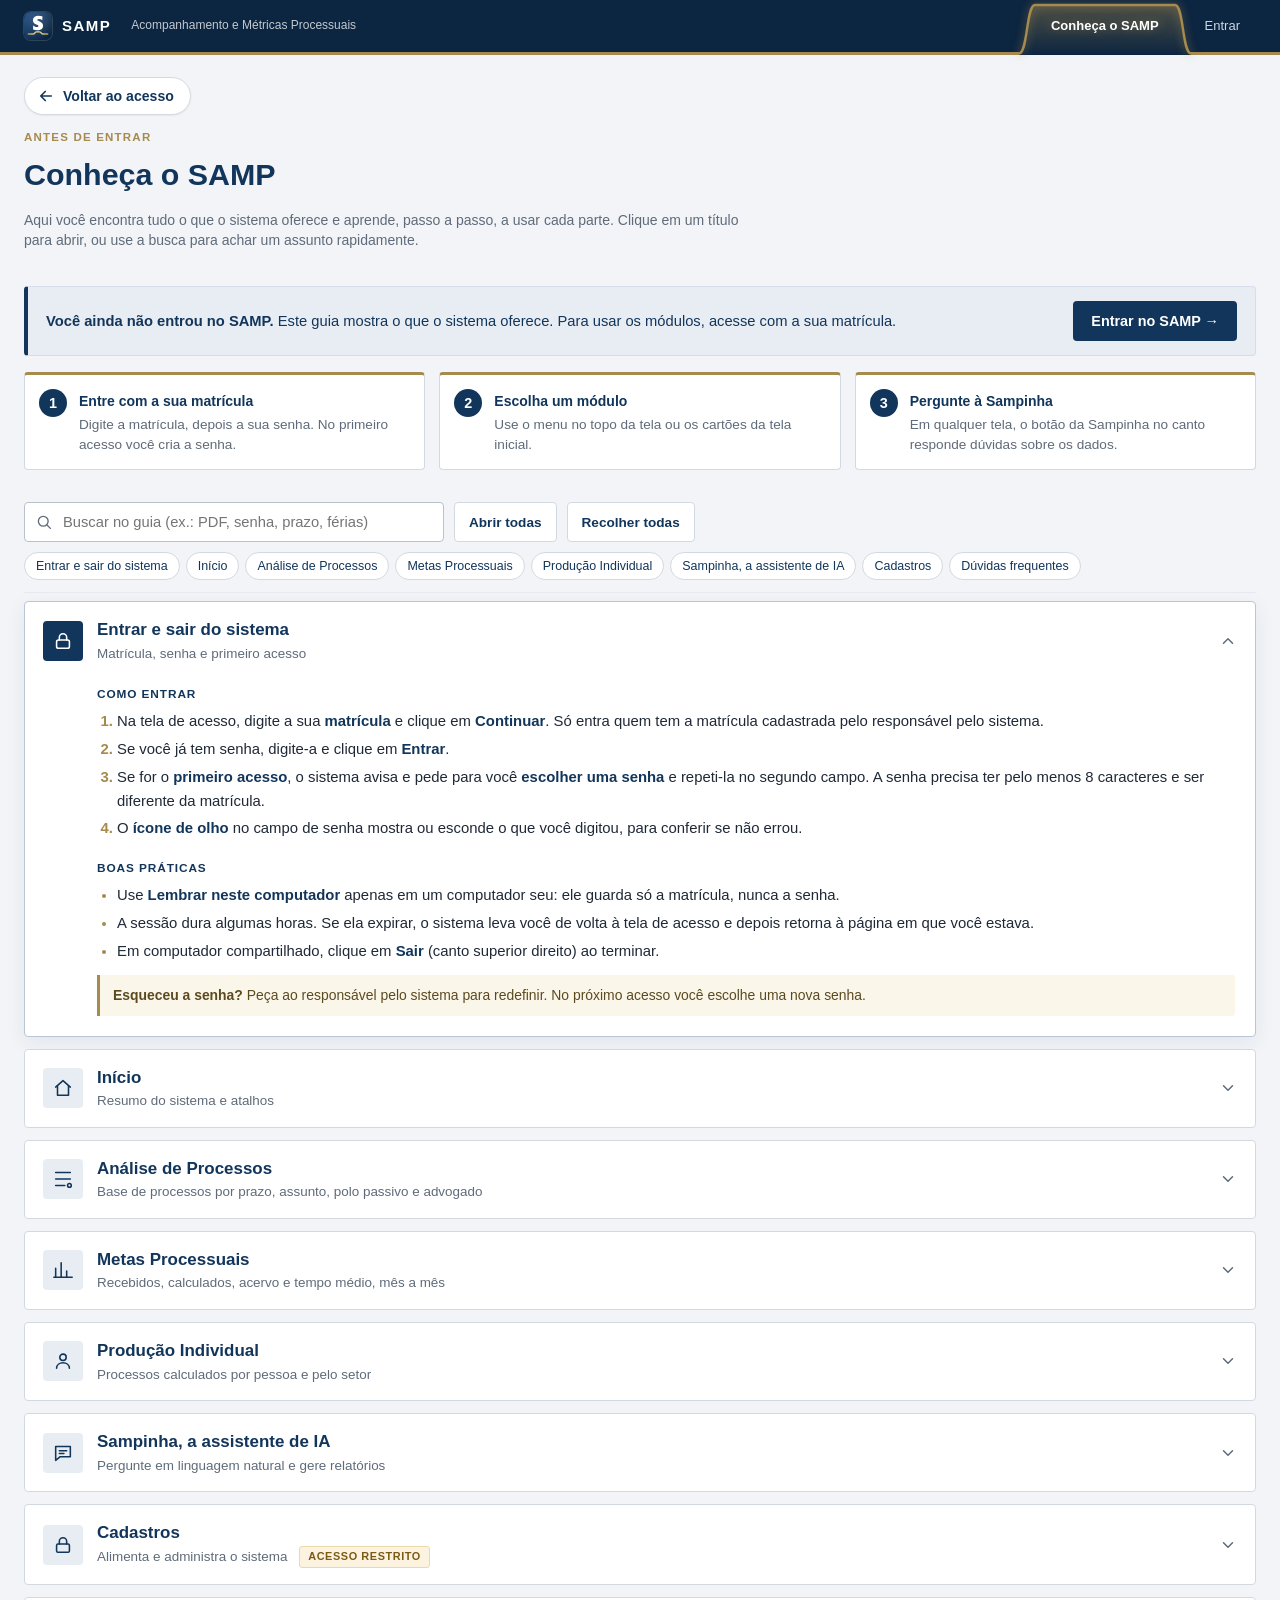
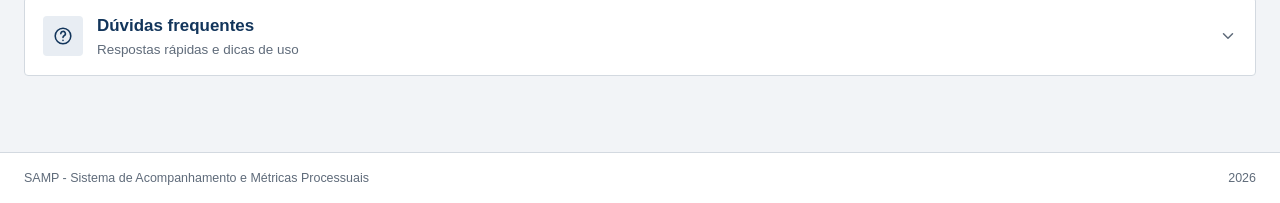
==== ajuda.html @ df09888e "Guia: botão de voltar" ====
<!DOCTYPE html>
<html lang="pt-BR">
<head>
<meta charset="UTF-8">
<meta name="viewport" content="width=device-width, initial-scale=1.0">
<meta name="theme-color" content="#0c2540">
<link rel="icon" href="favicon.ico" sizes="48x48">
<link rel="icon" href="icon.svg" type="image/svg+xml" sizes="any">
<link rel="icon" type="image/png" sizes="32x32" href="icon-32.png">
<link rel="icon" type="image/png" sizes="192x192" href="icon-192.png">
<link rel="apple-touch-icon" href="apple-touch-icon.png">
<link rel="manifest" href="manifest.webmanifest">
<meta name="application-name" content="SAMP">
<meta name="apple-mobile-web-app-title" content="SAMP">
<meta name="apple-mobile-web-app-capable" content="yes">
<meta name="mobile-web-app-capable" content="yes">
<title>SAMP - O que tem no SAMP?</title>
<script src="config.js?v=20261003a"></script>
<link rel="stylesheet" href="theme.css?v=20261003a">
<style>
  .hero { padding: 36px 0 18px; }
  .hero .eyebrow { font-size: .72rem; letter-spacing: 1.2px; text-transform: uppercase; color: var(--gold); font-weight: 700; }
  .hero h1 { font-size: 1.9rem; color: var(--navy); font-weight: 600; margin: 6px 0 8px; }
  .hero p { color: var(--muted); max-width: 720px; }
  .hero .eyebrow, .hero h1, .hero p { animation: th-sobe .6s both; }
  .hero h1 { animation-delay: .08s; } .hero p { animation-delay: .16s; }

  /* barra de ferramentas: busca, atalhos e expandir/recolher */
  .gd-barra { position: sticky; top: 0; z-index: 5; background: var(--bg); padding: 10px 0 12px; margin-bottom: 8px; border-bottom: 1px solid var(--line-soft); }
  .gd-linha { display: flex; flex-wrap: wrap; gap: 10px; align-items: center; }
  .gd-busca { position: relative; flex: 1 1 260px; max-width: 420px; }
  .gd-busca input { width: 100%; height: 40px; padding: 0 12px 0 38px; border: 1px solid #b9c2cc; border-radius: var(--radius); background: #fff; font-size: .92rem; }
  .gd-busca input:focus { outline: none; border-color: var(--navy); box-shadow: 0 0 0 3px rgba(18,53,91,.14); }
  .gd-busca svg { position: absolute; left: 11px; top: 11px; width: 18px; height: 18px; stroke: var(--muted); fill: none; stroke-width: 1.8; stroke-linecap: round; pointer-events: none; }
  .gd-btn { height: 40px; padding: 0 14px; background: #fff; border: 1px solid var(--line); border-radius: var(--radius); color: var(--navy); font-size: .85rem; font-weight: 600; cursor: pointer; }
  .gd-btn:hover { border-color: var(--navy); }
  .gd-atalhos { display: flex; flex-wrap: wrap; gap: 6px; margin-top: 10px; }
  .gd-atalhos a { font-size: .78rem; padding: 4px 11px; border-radius: 999px; background: #fff; border: 1px solid var(--line); color: var(--navy); text-decoration: none; transition: background .2s, color .2s, border-color .2s; }
  .gd-atalhos a:hover { background: var(--navy); color: #fff; border-color: var(--navy); }

  /* comece por aqui */
  .gd-comece { display: grid; grid-template-columns: repeat(auto-fit, minmax(230px, 1fr)); gap: 14px; margin: 16px 0 22px; counter-reset: passo; }
  .gd-passo { position: relative; background: #fff; border: 1px solid var(--line); border-top: 3px solid var(--gold); border-radius: var(--radius); padding: 16px 16px 14px 54px; animation: th-sobe .55s both; }
  .gd-passo::before { counter-increment: passo; content: counter(passo); position: absolute; left: 14px; top: 14px; width: 28px; height: 28px; border-radius: 50%; background: var(--navy); color: #fff; display: grid; place-items: center; font-weight: 700; font-size: .9rem; }
  .gd-passo b { display: block; color: var(--navy); margin-bottom: 2px; }
  .gd-passo span { font-size: .85rem; color: var(--muted); }
  .gd-passo:nth-child(2) { animation-delay: .08s; } .gd-passo:nth-child(3) { animation-delay: .16s; }

  /* seções */
  .gd-sec { background: #fff; border: 1px solid var(--line); border-radius: var(--radius); margin-bottom: 12px; scroll-margin-top: 130px; animation: th-sobe .5s both; transition: border-color .2s, box-shadow .2s; }
  .gd-sec[open] { border-color: #b9c6d6; box-shadow: 0 6px 20px rgba(18,53,91,.07); }
  .gd-sec > summary { list-style: none; cursor: pointer; display: flex; align-items: center; gap: 14px; padding: 16px 18px; }
  .gd-sec > summary::-webkit-details-marker { display: none; }
  .gd-sec > summary:focus-visible { outline: 3px solid rgba(18,53,91,.25); outline-offset: -3px; }
  .gd-ico { flex: none; width: 40px; height: 40px; border-radius: var(--radius); background: var(--navy-soft); color: var(--navy); display: grid; place-items: center; transition: background .25s, color .25s; }
  .gd-sec[open] .gd-ico, .gd-sec > summary:hover .gd-ico { background: var(--navy); color: #fff; }
  .gd-ico svg { width: 22px; height: 22px; stroke: currentColor; fill: none; stroke-width: 1.7; stroke-linecap: round; stroke-linejoin: round; }
  .gd-tit { flex: 1; min-width: 0; }
  .gd-tit b { display: block; color: var(--navy); font-size: 1.06rem; font-weight: 600; }
  .gd-tit small { color: var(--muted); font-size: .84rem; }
  .gd-seta { flex: none; width: 18px; height: 18px; stroke: var(--muted); fill: none; stroke-width: 2; stroke-linecap: round; stroke-linejoin: round; transition: transform .25s; }
  .gd-sec[open] .gd-seta { transform: rotate(180deg); }
  .gd-corpo { padding: 2px 20px 20px 72px; color: var(--ink); font-size: .93rem; line-height: 1.6; }
  .gd-corpo h4 { color: var(--navy); font-size: .74rem; letter-spacing: .9px; text-transform: uppercase; margin: 18px 0 6px; }
  .gd-corpo h4:first-child { margin-top: 4px; }
  .gd-corpo p { margin: 0 0 8px; }
  .gd-corpo ul, .gd-corpo ol { margin: 4px 0 8px; padding-left: 20px; display: grid; gap: 4px; }
  .gd-corpo li::marker { color: var(--gold); font-weight: 700; }
  .gd-corpo em { font-style: normal; font-weight: 600; color: var(--navy); }
  .gd-dica { margin: 12px 0 0; padding: 9px 13px; border-left: 3px solid var(--gold); background: #fbf6ea; border-radius: 0 3px 3px 0; font-size: .87rem; color: #5b4a1f; }
  .gd-dica b { color: #5b4a1f; }
  .gd-aviso { margin: 12px 0 0; padding: 9px 13px; border-left: 3px solid var(--navy); background: var(--navy-soft); border-radius: 0 3px 3px 0; font-size: .87rem; color: var(--navy); }
  .gd-tag { display: inline-block; font-size: .68rem; letter-spacing: .6px; text-transform: uppercase; font-weight: 700; padding: 2px 8px; border-radius: 3px; background: #fbf3e0; color: #7a5a14; border: 1px solid #ecd9a8; vertical-align: middle; margin-left: 8px; }
  .gd-grade { display: grid; grid-template-columns: repeat(auto-fit, minmax(220px, 1fr)); gap: 10px; margin: 6px 0 8px; }
  .gd-item { border: 1px solid var(--line-soft); border-radius: var(--radius); padding: 10px 12px; background: #fbfcfd; }
  .gd-item b { display: block; color: var(--navy); font-size: .9rem; margin-bottom: 2px; }
  .gd-item span { font-size: .85rem; color: var(--muted); }
  .gd-sem { display: none; text-align: center; color: var(--muted); padding: 30px 10px; }
  .gd-sem.on { display: block; }
  .gd-sec.some { display: none; }
  mark { background: #fbe9b0; color: inherit; border-radius: 2px; padding: 0 1px; }
  .gd-link { display: inline-flex; align-items: center; gap: 6px; margin-top: 12px; color: var(--navy); font-weight: 600; font-size: .88rem; text-decoration: none; }
  .gd-link:hover { text-decoration: underline; }
  .gd-voltar { display: inline-flex; align-items: center; gap: 8px; margin-top: 22px; height: 38px; padding: 0 16px 0 12px; background: #fff; border: 1px solid var(--line); border-radius: 999px; color: var(--navy); font-size: .88rem; font-weight: 600; text-decoration: none; box-shadow: var(--shadow-sm); animation: th-sobe .5s both; transition: border-color .2s, background .2s, color .2s, transform .15s; }
  .gd-voltar svg { width: 18px; height: 18px; stroke: currentColor; fill: none; stroke-width: 2.2; stroke-linecap: round; stroke-linejoin: round; transition: transform .25s; }
  .gd-voltar:hover { background: var(--navy); border-color: var(--navy); color: #fff; }
  .gd-voltar:hover svg { transform: translateX(-4px); }
  .gd-voltar:active { transform: scale(.97); }
  .gd-voltar:focus-visible { outline: 3px solid rgba(18,53,91,.3); outline-offset: 2px; }
  .gd-voltar + .hero { padding-top: 14px; }
  @media print { .gd-voltar { display: none !important; } }
  /* modo público (antes de entrar): sem links para os módulos, que exigem login */
  .gd-publico { display: flex; flex-wrap: wrap; align-items: center; justify-content: space-between; gap: 12px; margin: 4px 0 8px; padding: 14px 18px; background: var(--navy-soft); border: 1px solid #d5deea; border-left: 4px solid var(--navy); border-radius: var(--radius); color: var(--navy); font-size: .92rem; animation: th-sobe .5s .1s both; }
  .gd-publico[hidden] { display: none; }
  .gd-entrar { display: inline-flex; align-items: center; height: 40px; padding: 0 18px; background: var(--navy); color: #fff; border-radius: var(--radius); text-decoration: none; font-weight: 600; font-size: .9rem; transition: background .2s, transform .1s; }
  .gd-entrar:hover { background: var(--navy-dark); } .gd-entrar:active { transform: scale(.98); }
  body.publico .gd-link { display: none; }
  @media (max-width: 720px) {
    .gd-corpo { padding: 2px 16px 18px 16px; }
    .gd-sec > summary { padding: 14px; gap: 12px; }
    .gd-barra { position: static; }
  }
  @media print { .gd-barra, .gd-link { display: none !important; } .gd-sec { break-inside: avoid; } .gd-sec:not([open]) .gd-corpo { display: block; } }
</style>
</head>
<body data-page="ajuda">
<script src="layout.js?v=20261003a"></script>
<main class="page">
  <a class="gd-voltar" id="voltar" href="index.html"><svg viewBox="0 0 24 24" aria-hidden="true"><path d="M19 12H5M11 6l-6 6 6 6"/></svg><span id="voltarTxt">Voltar ao início</span></a>
  <section class="hero">
    <div class="eyebrow" id="gEyebrow">Guia do sistema</div>
    <h1 id="gTitulo">O que tem no SAMP?</h1>
    <p>Aqui você encontra tudo o que o sistema oferece e aprende, passo a passo, a usar cada parte. Clique em um título para abrir, ou use a busca para achar um assunto rapidamente.</p>
  </section>

  <div class="gd-publico" id="avisoPublico" hidden>
    <div><b>Você ainda não entrou no SAMP.</b> Este guia mostra o que o sistema oferece. Para usar os módulos, acesse com a sua matrícula.</div>
    <a class="gd-entrar" href="entrar.html">Entrar no SAMP &rarr;</a>
  </div>

  <div class="gd-comece" aria-label="Comece por aqui">
    <div class="gd-passo"><b>Entre com a sua matrícula</b><span>Digite a matrícula, depois a sua senha. No primeiro acesso você cria a senha.</span></div>
    <div class="gd-passo"><b>Escolha um módulo</b><span>Use o menu no topo da tela ou os cartões da tela inicial.</span></div>
    <div class="gd-passo"><b>Pergunte à Sampinha</b><span>Em qualquer tela, o botão da Sampinha no canto responde dúvidas sobre os dados.</span></div>
  </div>

  <div class="gd-barra">
    <div class="gd-linha">
      <label class="gd-busca"><svg viewBox="0 0 24 24" aria-hidden="true"><circle cx="11" cy="11" r="6.5"/><path d="M16 16l4.5 4.5"/></svg><input type="search" id="busca" placeholder="Buscar no guia (ex.: PDF, senha, prazo, férias)" aria-label="Buscar no guia" autocomplete="off"></label>
      <button type="button" class="gd-btn" id="abrirTodas">Abrir todas</button>
      <button type="button" class="gd-btn" id="fecharTodas">Recolher todas</button>
    </div>
    <nav class="gd-atalhos" aria-label="Ir para" id="atalhos"></nav>
  </div>

  <div id="secoes">

    <!-- 1 -->
    <details class="gd-sec" id="entrar" open>
      <summary>
        <span class="gd-ico"><svg viewBox="0 0 24 24"><rect x="5" y="11" width="14" height="9" rx="2"/><path d="M8 11V8a4 4 0 0 1 8 0v3"/></svg></span>
        <span class="gd-tit"><b>Entrar e sair do sistema</b><small>Matrícula, senha e primeiro acesso</small></span>
        <svg class="gd-seta" viewBox="0 0 24 24" aria-hidden="true"><path d="M6 9l6 6 6-6"/></svg>
      </summary>
      <div class="gd-corpo">
        <h4>Como entrar</h4>
        <ol>
          <li>Na tela de acesso, digite a sua <em>matrícula</em> e clique em <em>Continuar</em>. Só entra quem tem a matrícula cadastrada pelo responsável pelo sistema.</li>
          <li>Se você já tem senha, digite-a e clique em <em>Entrar</em>.</li>
          <li>Se for o <em>primeiro acesso</em>, o sistema avisa e pede para você <em>escolher uma senha</em> e repeti-la no segundo campo. A senha precisa ter pelo menos 8 caracteres e ser diferente da matrícula.</li>
          <li>O <em>ícone de olho</em> no campo de senha mostra ou esconde o que você digitou, para conferir se não errou.</li>
        </ol>
        <h4>Boas práticas</h4>
        <ul>
          <li>Use <em>Lembrar neste computador</em> apenas em um computador seu: ele guarda só a matrícula, nunca a senha.</li>
          <li>A sessão dura algumas horas. Se ela expirar, o sistema leva você de volta à tela de acesso e depois retorna à página em que você estava.</li>
          <li>Em computador compartilhado, clique em <em>Sair</em> (canto superior direito) ao terminar.</li>
        </ul>
        <div class="gd-dica"><b>Esqueceu a senha?</b> Peça ao responsável pelo sistema para redefinir. No próximo acesso você escolhe uma nova senha.</div>
      </div>
    </details>

    <!-- 2 -->
    <details class="gd-sec" id="inicio">
      <summary>
        <span class="gd-ico"><svg viewBox="0 0 24 24"><path d="M4 11l8-7 8 7"/><path d="M6 10v10h12V10"/></svg></span>
        <span class="gd-tit"><b>Início</b><small>Resumo do sistema e atalhos</small></span>
        <svg class="gd-seta" viewBox="0 0 24 24" aria-hidden="true"><path d="M6 9l6 6 6-6"/></svg>
      </summary>
      <div class="gd-corpo">
        <h4>O que você vê</h4>
        <ul>
          <li>Uma saudação com o seu nome e três números de destaque: quantos <em>processos</em> há na base, quando ela foi <em>atualizada pela última vez</em> e o <em>período das metas</em> que está cadastrado.</li>
          <li>Cartões que levam a cada módulo: Análise de Processos, Metas Processuais, Produção Individual e Cadastros.</li>
        </ul>
        <h4>Como usar</h4>
        <p>Clique no cartão do módulo que deseja. Para voltar, use <em>Início</em> no menu superior (ou clique em SAMP, no canto esquerdo).</p>
      </div>
    </details>

    <!-- 3 -->
    <details class="gd-sec" id="analise">
      <summary>
        <span class="gd-ico"><svg viewBox="0 0 24 24"><path d="M4 5h16M4 12h16M4 19h10"/><circle cx="19" cy="19" r="2"/></svg></span>
        <span class="gd-tit"><b>Análise de Processos</b><small>Base de processos por prazo, assunto, polo passivo e advogado</small></span>
        <svg class="gd-seta" viewBox="0 0 24 24" aria-hidden="true"><path d="M6 9l6 6 6-6"/></svg>
      </summary>
      <div class="gd-corpo">
        <p>Mostra os processos que estão na base atual, organizados de várias formas. Os dados vêm da planilha importada no módulo Cadastros.</p>
        <h4>Indicadores no topo</h4>
        <div class="gd-grade">
          <div class="gd-item"><b>Base atual</b><span>Quantos processos e quantos assuntos diferentes existem.</span></div>
          <div class="gd-item"><b>Situação por prazo</b><span>Divide os processos em <em>No prazo</em>, <em>Atenção</em> e <em>Atrasados</em>, pelos dias na tarefa. Os limites em dias são definidos no Cadastros.</span></div>
          <div class="gd-item"><b>Atualização</b><span>Data e hora da última importação da base.</span></div>
        </div>
        <h4>As abas</h4>
        <div class="gd-grade">
          <div class="gd-item"><b>Assuntos</b><span>Lista os assuntos com a quantidade de processos de cada um, separados por vara.</span></div>
          <div class="gd-item"><b>Polo Passivo</b><span>Mesma lógica, agrupando pelo polo passivo (a parte contra a qual o processo corre).</span></div>
          <div class="gd-item"><b>Advogado Polo Ativo</b><span>Agrupa pelos advogados do polo ativo. Útil para ver quem concentra mais processos.</span></div>
          <div class="gd-item"><b>Análises</b><span>Gráficos e rankings (por exemplo, a distribuição por assunto) e o botão <em>Imprimir Relatório</em>.</span></div>
          <div class="gd-item"><b>Tendência</b><span>Mostra, por assunto, se o acervo está envelhecendo ou se está chegando muita coisa nova. Veja a explicação abaixo.</span></div>
        </div>
        <h4>Como usar, passo a passo</h4>
        <ol>
          <li>Olhe os indicadores do topo para ter a visão geral dos prazos.</li>
          <li>Escolha a aba que responde à sua dúvida (por assunto, polo passivo ou advogado).</li>
          <li>Cada linha da lista é um grupo com a quantidade de processos. Clique nela (o <em>+</em> vira <em>−</em>) para abrir: dentro aparecem as varas e, ao abrir uma vara, a tabela com os processos. Em cada assunto, a linha <em>"Acima de X dias"</em> reúne os processos mais antigos de todas as varas.</li>
          <li>Use o campo de busca no topo da aba para filtrar por número do processo, vara, assunto, polo ou advogado, conforme a aba.</li>
          <li>Para levar o resultado no papel ou em PDF, use <em>Imprimir Relatório</em> na aba Análises e escolha "Salvar como PDF" na janela de impressão.</li>
        </ol>
        <h4>Entendendo a aba Tendência</h4>
        <ul>
          <li><em>Acervo velho</em>: o assunto tem mais processos antigos do que o normal.</li>
          <li><em>Chegada alta</em>: está chegando muito processo novo naquele assunto.</li>
          <li><em>Chegada em volume</em>: o assunto recebe bem mais processos novos do que o tamanho do seu acervo sugere.</li>
          <li><em>Poucos processos</em>: o assunto tem poucos processos (menos de 10), então não é classificado.</li>
          <li>Clique em um assunto para ver o detalhe: faixas de idade, chegada mês a mês e, a partir da segunda importação, o histórico real de acervo, entradas e saídas.</li>
        </ul>
        <div class="gd-aviso"><b>Importante:</b> a data de chegada na Tendência é uma <em>estimativa</em> (data da importação menos os dias na tarefa) e considera só os processos que ainda estão na fila. Quem já saiu da fila não aparece.</div>
        <a class="gd-link" href="analise.html">Abrir Análise de Processos &rarr;</a>
      </div>
    </details>

    <!-- 4 -->
    <details class="gd-sec" id="metas">
      <summary>
        <span class="gd-ico"><svg viewBox="0 0 24 24"><path d="M4 20V10M10 20V4M16 20v-7M22 20H2"/></svg></span>
        <span class="gd-tit"><b>Metas Processuais</b><small>Recebidos, calculados, acervo e tempo médio, mês a mês</small></span>
        <svg class="gd-seta" viewBox="0 0 24 24" aria-hidden="true"><path d="M6 9l6 6 6-6"/></svg>
      </summary>
      <div class="gd-corpo">
        <p>Acompanha, mês a mês, o movimento das Varas Comuns e do JEF. Sempre mostra o período mais recente cadastrado.</p>
        <h4>O que significa cada número</h4>
        <div class="gd-grade">
          <div class="gd-item"><b>Recebidos</b><span>Processos que chegaram no mês.</span></div>
          <div class="gd-item"><b>Calculados</b><span>Processos que foram calculados no mês.</span></div>
          <div class="gd-item"><b>Acervo</b><span>Quantos processos ficaram pendentes (a evolução do estoque).</span></div>
          <div class="gd-item"><b>Tempo de permanência</b><span>Tempo médio dos processos, em dias.</span></div>
        </div>
        <h4>As três seções</h4>
        <ul>
          <li><em>Varas Comuns</em>, <em>JEF</em> e <em>Geral consolidado</em> (soma das duas). Use os atalhos abaixo do filtro para pular entre elas. No consolidado, o tempo de permanência não é somado.</li>
        </ul>
        <h4>Como usar, passo a passo</h4>
        <ol>
          <li>Para ver só alguns meses, escolha o mês em <em>De</em> e em <em>Até</em> e clique em <em>Aplicar</em>. Para voltar a tudo, clique em <em>Limpar</em>.</li>
          <li>Role a página para ver os gráficos e tabelas de cada seção.</li>
          <li>Para exportar, use <em>PDF Varas Comuns</em>, <em>PDF JEF</em> ou <em>PDF Geral Consolidado</em> em cada seção, ou <em>Exportar PDF completo</em> no topo.</li>
          <li>Se os dados foram atualizados no Cadastros e você não vê a mudança, clique em <em>Recarregar dados</em>.</li>
        </ol>
        <a class="gd-link" href="metricas.html">Abrir Metas Processuais &rarr;</a>
      </div>
    </details>

    <!-- 5 -->
    <details class="gd-sec" id="producao">
      <summary>
        <span class="gd-ico"><svg viewBox="0 0 24 24"><circle cx="12" cy="8" r="3.5"/><path d="M5 20c0-3.6 3.1-6 7-6s7 2.4 7 6"/></svg></span>
        <span class="gd-tit"><b>Produção Individual</b><small>Processos calculados por pessoa e pelo setor</small></span>
        <svg class="gd-seta" viewBox="0 0 24 24" aria-hidden="true"><path d="M6 9l6 6 6-6"/></svg>
      </summary>
      <div class="gd-corpo">
        <p>Mostra quantos processos cada pessoa calculou, mês a mês, a partir das planilhas de produção enviadas ao sistema. Só entram <em>meses fechados</em>: o mês em andamento aparece depois da virada.</p>
        <h4>As duas visões</h4>
        <div class="gd-grade">
          <div class="gd-item"><b>Setor</b><span>Soma de todas as pessoas: produção por mês e por ano, assuntos mais calculados, quadro mensal, ranking por pessoa e ausências do setor. Todos podem ver.</span></div>
          <div class="gd-item"><b>Individual</b><span>O detalhe de uma pessoa: evolução, assuntos, prioridades, tempo até calcular e ausências. <em>Você só vê as pessoas que o administrador liberou para a sua matrícula.</em></span></div>
        </div>
        <h4>Como usar, passo a passo</h4>
        <ol>
          <li>Escolha <em>Setor</em> ou <em>Individual</em> em <em>Visão</em>. No Individual, selecione a pessoa em <em>Pessoa</em>.</li>
          <li>Use <em>Ano</em> para olhar um ano específico ou "Todos os anos".</li>
          <li>No quadro mensal, passe o mouse (ou toque) nos pontos para ver as ausências do mês: férias, licença, treinamento, falta e recesso.</li>
          <li>Na tabela "Produção por pessoa", clique nos cabeçalhos para ordenar. Clique no nome para abrir o detalhe (se você tiver acesso àquela pessoa).</li>
          <li>Clique em <em>Como ler estes números</em> para ver a explicação de cada indicador.</li>
        </ol>
        <h4>Para interpretar com cuidado</h4>
        <ul>
          <li><em>Meta</em> e <em>acervo</em> vêm da coluna TIPO que cada pessoa preenche. O que está em branco aparece como "sem classificação".</li>
          <li><em>Dias disponíveis</em> são os dias úteis menos as ausências do calendário; <em>produção por dia disponível</em> ajuda a comparar meses com muitas férias. Treinamento só é descontado se você marcar a opção.</li>
          <li>Licença médica aparece apenas como "licença".</li>
        </ul>
        <div class="gd-aviso"><b>Atenção:</b> a produção depende do tipo e da complexidade dos processos, do tempo de cada pessoa na seção e de afastamentos. Compare com cautela e confira com a planilha de origem quando o número for usado oficialmente. Esta produção é diferente das Metas Processuais, por isso os totais podem não coincidir.</div>
        <a class="gd-link" href="producao.html">Abrir Produção Individual &rarr;</a>
      </div>
    </details>

    <!-- 6 -->
    <details class="gd-sec" id="sampinha">
      <summary>
        <span class="gd-ico"><svg viewBox="0 0 24 24"><path d="M4 5h16v11H9l-5 4z"/><path d="M8 9.5h8M8 12.5h5"/></svg></span>
        <span class="gd-tit"><b>Sampinha, a assistente de IA</b><small>Pergunte em linguagem natural e gere relatórios</small></span>
        <svg class="gd-seta" viewBox="0 0 24 24" aria-hidden="true"><path d="M6 9l6 6 6-6"/></svg>
      </summary>
      <div class="gd-corpo">
        <p>A Sampinha responde perguntas sobre os dados do sistema. Ela consulta as informações reais e <em>nunca altera nada</em>: apenas lê, calcula e apresenta.</p>
        <h4>Como abrir e conversar</h4>
        <ol>
          <li>Clique no botão <em>Sampinha</em> no canto inferior direito de qualquer tela.</li>
          <li>Escreva a pergunta como falaria normalmente e envie. Acompanhe o andamento ("Buscando processos...") até a resposta chegar.</li>
          <li>Clique nas <em>sugestões</em> no fim da resposta para continuar a conversa com um toque.</li>
        </ol>
        <h4>O que ela sabe fazer</h4>
        <ul>
          <li>Buscar processos e contar por assunto, vara, advogado ou polo passivo; listar os atrasados; achar processos "sobre" um tema.</li>
          <li>Consultar as metas processuais, a aba Tendência e o histórico das importações.</li>
          <li>Consultar a Produção Individual (setor, ranking e as pessoas que o administrador liberou para você).</li>
          <li>Gerar <em>relatórios em PDF</em> e tabelas em <em>CSV</em>: peça, por exemplo, "Gere um relatório dos processos atrasados". O botão de download aparece abaixo da resposta.</li>
          <li>Abrir módulos, abas e filtros na tela quando você pedir ("abra as metas do JEF").</li>
        </ul>
        <h4>Exemplos para começar</h4>
        <ul>
          <li>"Quantos processos estão atrasados?"</li>
          <li>"Quais assuntos têm mais processos no JEF?"</li>
          <li>"Como foram os recebidos e calculados nos últimos 6 meses?"</li>
          <li>"Gere um relatório do panorama da base de processos."</li>
        </ul>
        <h4>Recursos da janela</h4>
        <ul>
          <li><em>Histórico</em>: reabre conversas antigas e permite buscar nelas.</li>
          <li><em>+ Nova</em>: começa uma conversa do zero.</li>
          <li><em>Ampliar</em>: aumenta a janela para ler tabelas maiores.</li>
        </ul>
        <div class="gd-dica"><b>Dicas:</b> seja específico (vara, período, assunto). Se o pedido for ambíguo, a Sampinha faz uma pergunta antes de responder.</div>
        <div class="gd-aviso"><b>Confira sempre:</b> a Sampinha é uma ferramenta de apoio. Ela só consegue falar do que está no sistema, e números usados oficialmente devem ser conferidos nas telas ou nas planilhas de origem.</div>
      </div>
    </details>

    <!-- 7 -->
    <details class="gd-sec" id="cadastros">
      <summary>
        <span class="gd-ico"><svg viewBox="0 0 24 24"><rect x="5" y="11" width="14" height="9" rx="1.5"/><path d="M8 11V8a4 4 0 0 1 8 0v3"/></svg></span>
        <span class="gd-tit"><b>Cadastros</b><small>Alimenta e administra o sistema <span class="gd-tag">Acesso restrito</span></small></span>
        <svg class="gd-seta" viewBox="0 0 24 24" aria-hidden="true"><path d="M6 9l6 6 6-6"/></svg>
      </summary>
      <div class="gd-corpo">
        <p>É o módulo do responsável pelo sistema: é por ele que os dados entram e que se controla quem tem acesso. Ele é protegido por uma senha própria, que fica apenas com o responsável. Se você precisar de um cadastro de matrícula, de uma liberação ou da atualização de algum dado, fale com ele.</p>
        <h4>O que o responsável faz por lá</h4>
        <div class="gd-grade">
          <div class="gd-item"><b>Base de processos</b><span>Atualiza a base que alimenta a Análise de Processos.</span></div>
          <div class="gd-item"><b>Prazos</b><span>Define os limites que separam "No prazo", "Atenção" e "Atrasado".</span></div>
          <div class="gd-item"><b>Metas</b><span>Cadastra os períodos exibidos em Metas Processuais.</span></div>
          <div class="gd-item"><b>Produção Individual</b><span>Atualiza a produção de cada pessoa e o calendário de ausências, uma vez por mês.</span></div>
          <div class="gd-item"><b>Matrículas</b><span>Cadastra quem pode entrar e escolhe quais produções individuais cada pessoa pode ver.</span></div>
        </div>
      </div>
    </details>

    <!-- 8 -->
    <details class="gd-sec" id="dicas">
      <summary>
        <span class="gd-ico"><svg viewBox="0 0 24 24"><circle cx="12" cy="12" r="8.5"/><path d="M9.6 9.5a2.5 2.5 0 1 1 3.6 2.2c-.8.4-1.2 1-1.2 1.8M12 16.8v.01"/></svg></span>
        <span class="gd-tit"><b>Dúvidas frequentes</b><small>Respostas rápidas e dicas de uso</small></span>
        <svg class="gd-seta" viewBox="0 0 24 24" aria-hidden="true"><path d="M6 9l6 6 6-6"/></svg>
      </summary>
      <div class="gd-corpo">
        <h4>Não consigo entrar</h4>
        <ul>
          <li>"Matrícula não autorizada": confira o número digitado (sem espaços) e, se persistir, peça o cadastro ao responsável.</li>
          <li>"Senha incorreta": confira o Caps Lock (a tela avisa) e use o olho para ver o que digitou.</li>
        </ul>
        <h4>Os dados parecem desatualizados</h4>
        <ul>
          <li>Veja a data de <em>Atualização</em> na Análise de Processos e o período em Metas. Eles mudam quando o responsável importa novas planilhas.</li>
          <li>Em Metas, o botão <em>Recarregar dados</em> busca novamente o que está salvo. Se ainda assim não mudou, o Cadastros não foi atualizado.</li>
        </ul>
        <h4>Por que os números de Metas e de Produção são diferentes?</h4>
        <p>São fontes distintas: Metas vêm dos números mensais cadastrados por período; Produção vem das planilhas individuais de cada pessoa. Não são feitas para coincidir.</p>
        <h4>Instalar como aplicativo</h4>
        <p>O SAMP pode ser instalado como aplicativo. No navegador, abra o menu e procure <em>Instalar aplicativo</em> (ou <em>Adicionar à tela inicial</em>, no celular). Ele abre em janela própria, com o ícone do SAMP.</p>
        <h4>Atalhos úteis</h4>
        <ul>
          <li>Clique em <em>SAMP</em>, no canto esquerdo do topo, para voltar ao Início.</li>
          <li>Em telas pequenas, o menu superior rola de lado.</li>
          <li>Para imprimir qualquer tela, use Ctrl+P e escolha "Salvar como PDF".</li>
        </ul>
        <div class="gd-dica"><b>Sugestão:</b> ao ficar em dúvida sobre o significado de um número, pergunte à Sampinha: "O que significa acervo velho?".</div>
      </div>
    </details>

  </div>
  <div class="gd-sem" id="semResultado">Nenhum assunto encontrado para a sua busca. Tente outra palavra, como "senha", "PDF" ou "prazo".</div>
</main>
<script>
(function () {
  const $ = (id) => document.getElementById(id);
  const secoes = [...document.querySelectorAll('.gd-sec')];

  // atalhos para cada seção
  $('atalhos').innerHTML = secoes.map((s) => `<a href="#${s.id}" data-id="${s.id}">${s.querySelector('.gd-tit b').textContent}</a>`).join('');
  $('atalhos').addEventListener('click', (e) => {
    const a = e.target.closest('a[data-id]'); if (!a) return;
    e.preventDefault();
    const s = $(a.dataset.id); s.open = true; s.classList.remove('some');
    s.scrollIntoView({ behavior: matchMedia('(prefers-reduced-motion: reduce)').matches ? 'auto' : 'smooth', block: 'start' });
    history.replaceState(null, '', '#' + s.id);
  });
  if (location.hash && $(location.hash.slice(1))) { const s = $(location.hash.slice(1)); if (s.classList.contains('gd-sec')) s.open = true; }

  $('abrirTodas').onclick = () => secoes.forEach((s) => { s.open = true; });
  $('fecharTodas').onclick = () => secoes.forEach((s) => { s.open = false; });

  // busca: mostra só as seções com o termo, abre-as e destaca onde aparece
  const norm = (t) => String(t).normalize('NFD').replace(/[̀-ͯ]/g, '').toLowerCase();
  const originais = new Map(secoes.map((s) => [s, s.querySelector('.gd-corpo').innerHTML]));
  function destacar(corpo, termo) {
    const w = document.createTreeWalker(corpo, NodeFilter.SHOW_TEXT);
    const nos = []; while (w.nextNode()) nos.push(w.currentNode);
    for (const n of nos) {
      const txt = n.nodeValue, i = norm(txt).indexOf(termo);
      if (i < 0) continue;
      const m = document.createElement('mark'); m.textContent = txt.slice(i, i + termo.length);
      const dep = document.createTextNode(txt.slice(i + termo.length));
      n.nodeValue = txt.slice(0, i); n.after(m, dep);
    }
  }
  let t = null;
  $('busca').addEventListener('input', () => {
    clearTimeout(t);
    t = setTimeout(() => {
      const termo = norm($('busca').value.trim());
      let achou = 0;
      for (const s of secoes) {
        const corpo = s.querySelector('.gd-corpo');
        corpo.innerHTML = originais.get(s);   // limpa destaques anteriores
        if (!termo) { s.classList.remove('some'); continue; }
        const bate = norm(s.textContent).includes(termo);
        s.classList.toggle('some', !bate);
        if (bate) { achou++; s.open = true; if (norm(corpo.textContent).includes(termo)) destacar(corpo, termo); }
      }
      $('semResultado').classList.toggle('on', !!termo && !achou);
    }, 120);
  });
})();
</script>
<script>
(function () {
  // sem sessão: versão pública ("Conheça o SAMP"); com sessão: guia normal e a Sampinha disponível
  if (window.SAMP_USUARIO) {
    const s = document.createElement('script'); s.src = 'sampinha.js?v=20261003a'; document.body.appendChild(s);
  } else {
    document.body.classList.add('publico');
    document.getElementById('voltar').href = 'entrar.html';
    document.getElementById('voltarTxt').textContent = 'Voltar ao acesso';
    document.getElementById('gEyebrow').textContent = 'Antes de entrar';
    document.getElementById('gTitulo').textContent = 'Conheça o SAMP';
    document.title = 'SAMP - Conheça o SAMP';
    document.getElementById('avisoPublico').hidden = false;
  }
})();
</script>
</body>
</html>
---- theme.css ----
/* Tema institucional compartilhado - SAMP
   Carregado depois dos estilos de cada página para padronizar o visual. */
:root {
  --navy: #12355b;
  --navy-dark: #0c2540;
  --navy-soft: #e8edf3;
  --gold: #a68a4e;
  --ink: #1f2937;
  --muted: #5f6b7a;
  --line: #d3d9e0;
  --line-soft: #e6eaef;
  --bg: #f2f4f7;
  --panel: #ffffff;
  --ok: #2f7d5b;
  --warn: #b7791f;
  --bad: #b3261e;
  --radius: 4px;
}

body {
  font-family: 'Segoe UI', 'Helvetica Neue', Arial, sans-serif !important;
  background: var(--bg) !important;
  color: var(--ink);
  font-size: 14px;
  line-height: 1.45;
}
* { font-family: inherit; }

/* ---------- Barra institucional ---------- */
.app-bar {
  background: var(--navy-dark);
  border-bottom: 3px solid var(--gold);
  color: #fff;
  display: flex; align-items: center; justify-content: space-between;
  flex-wrap: wrap; gap: 8px;
  padding: 0 24px; min-height: 48px;
}
.app-bar .brand { font-weight: 700; letter-spacing: 1.5px; font-size: 15px; color: #fff; text-decoration: none; padding: 12px 0; }
.app-bar .brand small { font-weight: 400; letter-spacing: 0; opacity: .75; margin-left: 10px; font-size: 12px; }
.app-bar nav { display: flex; gap: 2px; }
.app-bar nav a { color: #cdd6e1; text-decoration: none; font-size: 13px; padding: 15px 14px; border-bottom: 3px solid transparent; margin-bottom: -3px; }
.app-bar nav a:hover { color: #fff; background: rgba(255,255,255,.06); }
.app-bar nav a.active { color: #fff; border-bottom-color: #fff; font-weight: 600; }

/* ---------- Título da página ---------- */
.header {
  background: var(--panel) !important;
  color: var(--ink) !important;
  border: 1px solid var(--line) !important;
  border-left: 4px solid var(--navy) !important;
  border-radius: var(--radius) !important;
  box-shadow: none !important;
  padding: 18px 24px !important;
  margin: 20px auto 20px !important;
  text-align: left !important;
}
.header-content { text-align: left !important; max-width: none !important; }
.header h1, .title h1 { font-size: 1.4rem !important; font-weight: 600 !important; color: var(--navy) !important; letter-spacing: 0 !important; margin: 0 0 2px !important; }
.header h1 span { font-weight: 400 !important; opacity: .7 !important; }
.header p, .title p { color: var(--muted) !important; opacity: 1 !important; font-size: .85rem !important; margin: 0 !important; }


/* ---------- Superfícies ---------- */
.filter-panel, .collapse-panel, .section, .chart-card, .stat-card, .table-wrapper,
.section-card, .admin-panel, .settings-panel, .upload-card, .password-content, .modal-content {
  border-radius: var(--radius) !important;
  box-shadow: none !important;
  border: 1px solid var(--line) !important;
  background: var(--panel);
}
.stat-card:hover { transform: none !important; box-shadow: none !important; }
.section { margin-bottom: 28px !important; }
.section-header { background: var(--navy-soft) !important; border-bottom: 1px solid var(--line) !important; }
.section-header h2 { color: var(--navy) !important; font-size: 1.05rem !important; font-weight: 600 !important; }
.collapse-header { background: #f7f8fa !important; }
.collapse-header h3 { color: var(--navy) !important; font-weight: 600 !important; }
.upload-card { border-style: dashed !important; background: #fafbfc !important; }
.settings-panel { background: #f7f8fa !important; }

.stat-card h3, .stat-label, .filter-group label, .control-group label {
  color: var(--muted) !important; font-size: .7rem !important; letter-spacing: .6px !important; text-transform: uppercase; font-weight: 600 !important;
}
.stat-card .value { color: var(--navy) !important; font-weight: 600 !important; font-size: 1.8rem !important; }
.stat-value { color: var(--ink) !important; }
.chart-card h4, .chart-title { color: var(--navy) !important; font-weight: 600 !important; border-bottom: 1px solid var(--line-soft) !important; }
.filter-info, .info-badge { background: var(--navy-soft) !important; color: var(--navy) !important; border-radius: var(--radius) !important; }

/* ---------- Botões ---------- */
.btn, .btn-small, .btn-small-danger, .btn-small-pdf, .refresh-btn, .settings-btn, .upload-btn,
.logout-btn, .modal-btn, .print-btn {
  border-radius: var(--radius) !important;
  box-shadow: none !important;
  font-weight: 600 !important;
  transform: none !important;
  letter-spacing: .1px;
}
.btn, .btn-small-pdf, .refresh-btn, .settings-btn, .logout-btn, .btn-outline { background: #fff; color: var(--navy); border: 1px solid var(--line) !important; }
.btn:hover, .btn-small-pdf:hover, .refresh-btn:hover, .settings-btn:hover, .logout-btn:hover, .btn-outline:hover { background: var(--navy-soft) !important; color: var(--navy) !important; opacity: 1 !important; border-color: var(--navy) !important; }
.btn-primary, .btn-secondary, .btn-small, .upload-btn, .modal-btn.confirm, .print-btn { background: var(--navy) !important; color: #fff !important; border: 1px solid var(--navy) !important; }
.btn-primary:hover, .btn-secondary:hover, .btn-small:hover, .upload-btn:hover, .modal-btn.confirm:hover, .print-btn:hover:not(:disabled) { background: var(--navy-dark) !important; color: #fff !important; opacity: 1 !important; }
.btn-success { background: var(--ok) !important; border-color: var(--ok) !important; color: #fff !important; }
.btn-danger, .btn-small-danger { background: var(--bad) !important; border-color: var(--bad) !important; color: #fff !important; }
.modal-btn.cancel { background: #fff !important; color: var(--muted) !important; border: 1px solid var(--line) !important; }

/* ---------- Campos ---------- */
input, select, textarea, .search-input, .modal-input, .number-input, .filter-group select {
  border-radius: var(--radius) !important;
  border: 1px solid #b9c2cc !important;
  color: var(--ink);
}
input:focus, select:focus, .search-input:focus, .modal-input:focus, .number-input:focus {
  outline: 2px solid rgba(18,53,91,.25) !important; outline-offset: 0; border-color: var(--navy) !important;
}
.readonly-value { background: var(--navy-soft) !important; color: var(--navy) !important; border-radius: var(--radius) !important; }
.tempo-input { background: #fbf6e9 !important; }
.month-badge { background: var(--navy-soft) !important; border-radius: var(--radius) !important; }

/* ---------- Tabelas ---------- */
table { font-size: .82rem !important; }
th { background: var(--navy) !important; color: #fff !important; font-weight: 600 !important; font-size: .75rem; letter-spacing: .3px; border-bottom: none !important; }
td { border-bottom: 1px solid var(--line-soft) !important; }
tbody tr:nth-child(even) td { background: #f8f9fb; }
.pr-table th { background: #eef1f5 !important; color: var(--ink) !important; }

/* ---------- Abas (análise) ---------- */
.tabs { background: var(--panel) !important; border: 1px solid var(--line); border-bottom: none; border-radius: var(--radius) var(--radius) 0 0 !important; padding: 0 !important; gap: 0 !important; }
.tab { color: var(--muted) !important; border-bottom: 3px solid transparent !important; font-weight: 600; }
.tab:hover { color: var(--navy) !important; background: #f7f8fa !important; }
.tab.active { color: var(--navy) !important; border-bottom-color: var(--navy) !important; }

/* ---------- Listas e rótulos (análise) ---------- */
.section-header:hover, .sub-header:hover { background: #f4f6f9 !important; }
.section-card .section-header { background: #fff !important; }
.sub-icon { border-radius: 0 !important; width: 5px !important; height: 5px !important; background: var(--navy) !important; }
.days-badge { border-radius: var(--radius) !important; font-weight: 600 !important; }
.days-badge.normal { background: #e5f1ea !important; color: var(--ok) !important; }
.days-badge.warning { background: #f8eed8 !important; color: var(--warn) !important; }
.days-badge.delayed { background: #f6e1df !important; color: var(--bad) !important; }
.ranking-position { border-radius: var(--radius) !important; background: var(--navy-soft) !important; color: var(--navy); }
.ranking-position.top1, .ranking-position.top2, .ranking-position.top3 { background: var(--navy) !important; color: #fff !important; }
.empty-icon { display: none; }
.empty-state { color: var(--muted); }
.admin-badge { border-radius: var(--radius) !important; }

/* ---------- Avisos, modais, status ---------- */
.toast { border-radius: var(--radius) !important; background: var(--navy-dark) !important; box-shadow: none !important; }
.toast.success { background: var(--ok) !important; }
.toast.error { background: var(--bad) !important; }
.modal, .password-modal, .loading { backdrop-filter: none !important; background: rgba(12,37,64,.55) !important; }
.modal-content { animation: none !important; }
.spinner-box { background: var(--navy) !important; border-radius: var(--radius) !important; }
.status-bar { background: var(--navy) !important; border-radius: var(--radius) !important; }
footer { color: var(--muted) !important; border-top: 1px solid var(--line); margin-top: 24px !important; }

@media print { .app-bar { display: none !important; } }

/* Ajustes de layout */
body { padding: 0 !important; }
.section-badge { background: var(--navy) !important; border-radius: 0 !important; }

/* Base */
*, *::before, *::after { box-sizing: border-box; }
body { margin: 0; }

/* =====================================================================
   Sistema de layout (v2)
   ===================================================================== */
:root { --shadow-sm: 0 1px 2px rgba(16,24,40,.06); --page: 1280px; }

html { scroll-behavior: smooth; scroll-padding-top: 72px; }
body { display: flex; flex-direction: column; min-height: 100vh; min-height: 100dvh; font-variant-numeric: tabular-nums; }
:focus-visible { outline: 2px solid var(--navy); outline-offset: 2px; }

/* Barra fixa e rodapé comuns */
.app-bar { position: sticky; top: 0; z-index: 900; }
.app-bar nav a { white-space: nowrap; }
.app-bar .lock { display: inline-block; width: 8px; height: 10px; margin-left: 7px; border: 1.5px solid currentColor; border-radius: 2px; position: relative; top: 1px; opacity: .7; }
.app-bar .lock::before { content: ""; position: absolute; left: 0; top: -6px; width: 5px; height: 5px; border: 1.5px solid currentColor; border-bottom: none; border-radius: 4px 4px 0 0; }
.app-footer { margin-top: auto; padding: 16px 24px; border-top: 1px solid var(--line); background: #fff; color: var(--muted); font-size: .78rem; display: flex; justify-content: space-between; gap: 12px; flex-wrap: wrap; }
@media (max-width: 720px) {
  .app-bar { padding: 0 12px; }
  .app-bar nav { overflow-x: auto; width: 100%; }
  .app-bar nav a { padding: 10px 12px; }
}

/* Contêiner único de página */
.page { width: 100%; max-width: var(--page); margin: 0 auto; padding: 0 24px 40px; flex: 1; }
.page > .header, .container > .header { margin: 24px 0 20px !important; }
.container { max-width: var(--page) !important; padding: 0 24px 40px; flex: 1; }
@media (max-width: 720px) { .page, .container { padding: 0 12px 32px; } }

/* Cabeçalho de página com metadados */
.header .meta { display: flex; flex-wrap: wrap; gap: 8px; margin-top: 12px; }
.chip { display: inline-flex; align-items: center; gap: 6px; font-size: .75rem; color: var(--navy); background: var(--navy-soft); border: 1px solid #d5deea; border-radius: 3px; padding: 3px 10px; }
.chip b { font-weight: 600; }
.subnav { display: flex; flex-wrap: wrap; gap: 4px; margin: -4px 0 20px; }
.subnav a { font-size: .8rem; color: var(--navy); text-decoration: none; padding: 6px 14px; border: 1px solid var(--line); background: #fff; border-radius: 3px; }
.subnav a:hover { background: var(--navy-soft); border-color: var(--navy); }

/* Indicadores (KPIs) */
.kpis { display: grid; grid-template-columns: repeat(auto-fit, minmax(170px, 1fr)); gap: 12px; margin-bottom: 20px; }
.kpi { background: #fff; border: 1px solid var(--line); border-top: 3px solid var(--navy); border-radius: var(--radius); padding: 14px 16px; display: flex; flex-direction: column; gap: 4px; }
.kpi.ok { border-top-color: var(--ok); } .kpi.warn { border-top-color: var(--warn); } .kpi.bad { border-top-color: var(--bad); }
.kpi .k-l { font-size: .7rem; text-transform: uppercase; letter-spacing: .6px; color: var(--muted); font-weight: 600; }
.kpi .k-v { font-size: 1.7rem; font-weight: 600; color: var(--navy); line-height: 1.1; }
.kpi.ok .k-v { color: var(--ok); } .kpi.warn .k-v { color: var(--warn); } .kpi.bad .k-v { color: var(--bad); }
.kpi .k-s { font-size: .82rem; color: var(--ink); }
.kpi a { font-size: .78rem; color: var(--navy); }

/* Cartões de indicador do módulo de metas: mesmo padrão dos KPIs */
.stats-grid { gap: 12px !important; }
.stat-card { text-align: left !important; border-top: 3px solid var(--navy) !important; padding: 14px 16px !important; }
.stat-card .value { font-size: 1.6rem !important; }

/* Tabelas de dados: números simples, cabeçalho fixo, rolagem interna */
.table-wrapper { max-height: 440px; overflow: auto; }
.table-wrapper thead th { position: sticky; top: 0; z-index: 1; }
td, th { padding: 9px 12px !important; }
.number-input[readonly], .tempo-input[readonly], .readonly-value {
  border: none !important; background: transparent !important; box-shadow: none !important;
  width: 100% !important; text-align: right !important; font-size: .85rem; color: var(--ink) !important;
  font-weight: 400 !important; padding: 0 !important; pointer-events: none; outline: none !important;
}
td:has(> .number-input[readonly]), td:has(> .tempo-input[readonly]), td:has(> .readonly-value) { text-align: right; }
th { text-align: right; } th:first-child, td:first-child { text-align: left !important; }
td:first-child { font-weight: 600; color: var(--navy); }

/* Seções */
.section { scroll-margin-top: 72px; }
.charts-grid { gap: 16px !important; }

/* Análise: listas mais compactas */
.page .tabs-container, .page .main-content, .page .stats-section, .page .upload-section { max-width: none !important; padding: 0 !important; margin-left: 0 !important; margin-right: 0 !important; }
.tabs { overflow-x: auto; }
.main-content { background: #fff; border: 1px solid var(--line); border-top: none; border-radius: 0 0 var(--radius) var(--radius); padding: 16px !important; }
.search-container { margin-bottom: 12px !important; }
.search-input { padding: 10px 14px !important; font-size: 14px !important; }
.section-card { margin-bottom: 8px !important; }
.section-card .section-header { padding: 12px 16px !important; }
.section-name { font-size: 14px !important; }
.sub-header { padding-top: 10px !important; padding-bottom: 10px !important; }
.process-row { padding-top: 9px !important; padding-bottom: 9px !important; }

/* Impressão */
@media print { .app-footer { display: none !important; } .app-bar { display: none !important; } }

@media (max-width: 1000px) { .app-bar .brand small { display: none; } }

/* Usuário logado na barra */
.app-bar nav { align-items: center; }
.app-bar .user { color: #cdd6e1; font-size: 13px; margin-left: 18px; padding-left: 18px; border-left: 1px solid rgba(255,255,255,.18); white-space: nowrap; }
.app-bar .user b { color: #fff; font-weight: 600; }
.app-bar .logout { background: transparent; color: #cdd6e1; border: 1px solid rgba(255,255,255,.3); border-radius: 3px; padding: 4px 12px; margin-left: 12px; font-size: 12px; cursor: pointer; }
.app-bar .logout:hover { background: rgba(255,255,255,.1); color: #fff; }
@media (max-width: 720px) { .app-bar .user { display: none; } }

/* =====================================================================
   Sampinha (assistente de IA)
   ===================================================================== */
.sp-fab { position: fixed; right: 20px; bottom: 20px; z-index: 950; display: inline-flex; align-items: center; gap: 8px; padding: 11px 18px; background: var(--navy); color: #fff; border: 1px solid var(--navy-dark); border-bottom: 3px solid var(--gold); border-radius: var(--radius); font: 600 .88rem 'Segoe UI', sans-serif; cursor: pointer; box-shadow: 0 4px 14px rgba(12,37,64,.28); }
.sp-fab:hover { background: var(--navy-dark); }
.sp-fab svg { width: 18px; height: 18px; stroke: currentColor; fill: none; stroke-width: 1.8; stroke-linecap: round; stroke-linejoin: round; }
.sp-panel { position: fixed; right: 20px; bottom: 20px; z-index: 960; width: 480px; max-width: calc(100vw - 24px); height: 700px; max-height: calc(100vh - 80px); display: flex; flex-direction: column; background: #fff; border: 1px solid var(--line); border-top: 3px solid var(--navy); border-radius: var(--radius); box-shadow: 0 10px 34px rgba(12,37,64,.28); }
.sp-panel[hidden], .sp-fab[hidden] { display: none !important; }
.sp-head { display: flex; align-items: center; justify-content: space-between; gap: 8px; padding: 12px 14px; background: var(--navy-dark); color: #fff; }
.sp-head strong { display: block; font-size: 1rem; letter-spacing: .3px; }
.sp-head small { display: block; font-size: .72rem; opacity: .75; }
.sp-actions { display: flex; align-items: center; gap: 6px; }
.sp-nova { background: transparent; color: #cdd6e1; border: 1px solid rgba(255,255,255,.3); border-radius: 3px; padding: 4px 10px; font-size: .72rem; cursor: pointer; }
.sp-nova:hover { background: rgba(255,255,255,.1); color: #fff; }
.sp-x { background: none; border: none; color: #fff; font-size: 1.5rem; line-height: 1; cursor: pointer; padding: 0 4px; }
.sp-msgs { flex: 1; overflow-y: auto; padding: 14px; display: flex; flex-direction: column; gap: 10px; background: #f7f8fa; }
.sp-msg { max-width: 92%; padding: 9px 12px; border-radius: var(--radius); font-size: .86rem; line-height: 1.45; word-wrap: break-word; }
.sp-msg p { margin: 0 0 6px; } .sp-msg p:last-child { margin-bottom: 0; }
.sp-msg ul { margin: 4px 0 6px 18px; padding: 0; } .sp-msg li { margin-bottom: 3px; }
.sp-bot { align-self: flex-start; background: #fff; border: 1px solid var(--line); color: var(--ink); }
.sp-user { align-self: flex-end; background: var(--navy); color: #fff; }
.sp-erro { border-color: #e3b5b1; background: #fbeeed; color: var(--bad); }
.sp-wait { color: var(--muted); font-style: italic; }
.sp-dots { display: inline-flex; gap: 3px; margin-right: 6px; vertical-align: middle; }
.sp-dots i { width: 5px; height: 5px; border-radius: 50%; background: var(--navy); opacity: .3; animation: sp-b 1s infinite; }
.sp-dots i:nth-child(2) { animation-delay: .15s; } .sp-dots i:nth-child(3) { animation-delay: .3s; }
@keyframes sp-b { 0%, 80%, 100% { opacity: .25; } 40% { opacity: 1; } }
.sp-proc { font: 600 .8rem Consolas, monospace; color: var(--navy); background: var(--navy-soft); border: 1px solid #d5deea; border-radius: 3px; padding: 0 5px; cursor: pointer; }
.sp-proc:hover { background: #d9e3f0; }
.sp-chips { display: flex; flex-wrap: wrap; gap: 6px; padding: 8px 12px 0; background: #f7f8fa; }
.sp-chips:empty { display: none; }
.sp-chip { background: #fff; color: var(--navy); border: 1px solid var(--navy); border-radius: 14px; padding: 4px 11px; font-size: .76rem; cursor: pointer; text-align: left; }
.sp-chip:hover { background: var(--navy-soft); }
.sp-form { display: flex; gap: 8px; padding: 10px 12px; background: #f7f8fa; border-top: 1px solid var(--line-soft); }
.sp-form textarea { flex: 1; resize: none; padding: 8px 10px; font: .88rem 'Segoe UI', sans-serif; max-height: 110px; }
.sp-send { background: var(--navy); color: #fff; border: 1px solid var(--navy); border-radius: var(--radius); padding: 0 16px; font-weight: 600; font-size: .82rem; cursor: pointer; }
.sp-send:disabled { opacity: .55; cursor: wait; }
.sp-aviso { padding: 6px 12px 9px; background: #f7f8fa; color: var(--muted); font-size: .66rem; line-height: 1.35; }
@media (max-width: 520px) { .sp-panel { right: 6px; bottom: 6px; width: calc(100vw - 12px); height: calc(100vh - 70px); } .sp-fab span { display: none; } }
@media print { .sp-fab, .sp-panel { display: none !important; } }

/* Sampinha: botões do cabeçalho e histórico de conversas */
.sp-hbtn { background: transparent; color: #cdd6e1; border: 1px solid rgba(255,255,255,.3); border-radius: 3px; padding: 4px 10px; font-size: .74rem; cursor: pointer; }
.sp-hbtn:hover:not(:disabled) { background: rgba(255,255,255,.12); color: #fff; }
.sp-hbtn:disabled { opacity: .45; cursor: not-allowed; }
.sp-hbtn.sp-on { background: #fff; color: var(--navy); border-color: #fff; }
.sp-msgs[hidden], .sp-chips[hidden], .sp-form[hidden], .sp-aviso[hidden], .sp-hist[hidden] { display: none !important; }
.sp-msg { font-size: .9rem; }
.sp-hist { flex: 1; min-height: 0; display: flex; flex-direction: column; background: #f7f8fa; }
.sp-hist-top { display: flex; gap: 8px; padding: 10px 12px; border-bottom: 1px solid var(--line-soft); background: #fff; }
.sp-busca { flex: 1; padding: 7px 10px; font-size: .84rem; }
.sp-limpar { background: none; border: 1px solid var(--line); border-radius: var(--radius); color: var(--bad); font-size: .74rem; padding: 0 10px; cursor: pointer; }
.sp-limpar:hover { background: #fbeeed; }
.sp-hist-lista { flex: 1; overflow-y: auto; padding: 6px 10px 12px; }
.sp-grupo { font-size: .68rem; text-transform: uppercase; letter-spacing: .7px; color: var(--muted); font-weight: 700; padding: 12px 4px 4px; }
.sp-item { display: flex; align-items: center; justify-content: space-between; gap: 8px; background: #fff; border: 1px solid var(--line); border-radius: var(--radius); padding: 9px 10px; margin-bottom: 6px; cursor: pointer; }
.sp-item:hover { border-color: var(--navy); background: #fafbfd; }
.sp-item.sp-ativa { border-left: 3px solid var(--navy); background: var(--navy-soft); }
.sp-item-t { min-width: 0; display: flex; flex-direction: column; gap: 2px; }
.sp-item-t span { font-size: .85rem; color: var(--ink); font-weight: 600; white-space: nowrap; overflow: hidden; text-overflow: ellipsis; }
.sp-item-t small { font-size: .7rem; color: var(--muted); }
.sp-del { background: none; border: none; color: var(--muted); font-size: 1.2rem; line-height: 1; cursor: pointer; padding: 2px 6px; border-radius: 3px; }
.sp-del:hover { color: var(--bad); background: #fbeeed; }
.sp-vazio { text-align: center; color: var(--muted); font-size: .85rem; padding: 40px 12px; }
@media (max-width: 520px) { .sp-panel { height: calc(100vh - 70px); height: calc(100dvh - 70px); } }

/* Sampinha: cartão de relatório e notas de ação */
.sp-anexo { margin-top: 10px; padding: 10px 12px; background: var(--navy-soft); border: 1px solid #d5deea; border-left: 3px solid var(--navy); border-radius: var(--radius); }
.sp-anexo-t { font-weight: 600; color: var(--navy); font-size: .86rem; }
.sp-anexo-s { font-size: .74rem; color: var(--muted); margin: 2px 0 8px; }
.sp-anexo-b { display: flex; flex-wrap: wrap; gap: 6px; }
.sp-anexo-b button { background: var(--navy); color: #fff; border: 1px solid var(--navy); border-radius: var(--radius); padding: 5px 12px; font-size: .78rem; font-weight: 600; cursor: pointer; }
.sp-anexo-b button.sp-sec { background: #fff; color: var(--navy); }
.sp-anexo-b button:disabled { opacity: .6; cursor: wait; }
.sp-nota { align-self: center; font-size: .74rem; color: var(--muted); background: #eef1f5; border-radius: 10px; padding: 3px 12px; }

/* =====================================================================
   Acabamento: movimento, microinterações e carregamento (v3)
   ===================================================================== */
@keyframes th-sobe { from { opacity: 0; transform: translateY(14px); } to { opacity: 1; transform: none; } }
@keyframes th-abre { from { opacity: 0; transform: translateY(-6px); } to { opacity: 1; transform: none; } }
@keyframes th-entra { from { opacity: 0; transform: translateX(18px); } to { opacity: 1; transform: none; } }
@keyframes th-brilho { 0% { opacity: .55; } 100% { opacity: 1; } }

/* só opacidade no body: transform/filter em ancestrais fariam o position:fixed (Sampinha, voltar ao topo) rolar junto com a página */
@keyframes th-fade { from { opacity: 0; } to { opacity: 1; } }
body { animation: th-fade .4s ease both; }
body.saindo { opacity: 0; transition: opacity .19s ease; }
::selection { background: rgba(18,53,91,.18); }
html { scrollbar-color: #b9c2cc transparent; scrollbar-width: thin; }
::-webkit-scrollbar { width: 10px; height: 10px; } ::-webkit-scrollbar-thumb { background: #c4ccd6; border-radius: 6px; border: 2px solid transparent; background-clip: content-box; } ::-webkit-scrollbar-thumb:hover { background: #9fb0c3; background-clip: content-box; border: 2px solid transparent; }

/* entrada em cascata do topo de cada página */
.page > .header, .container > .header { animation: th-sobe .5s .05s both; }
.kpis .kpi { animation: th-sobe .5s both; }
.kpis .kpi:nth-child(1) { animation-delay: .10s; } .kpis .kpi:nth-child(2) { animation-delay: .16s; } .kpis .kpi:nth-child(3) { animation-delay: .22s; }
.kpis .kpi:nth-child(4) { animation-delay: .28s; } .kpis .kpi:nth-child(5) { animation-delay: .34s; } .kpis .kpi:nth-child(6) { animation-delay: .40s; }
.subnav, .filter-panel, .action-buttons { animation: th-sobe .5s .15s both; }
.tabs-container { animation: th-sobe .5s .3s both; }
.reveal { opacity: 0; transform: translateY(16px); transition: opacity .55s ease, transform .55s ease; }
.reveal.in { opacity: 1; transform: none; }

/* cartões e superfícies reagem ao mouse */
.kpi, .stat-card, .chart-card, .section-card { transition: border-color .2s, box-shadow .25s, transform .25s; }
.kpi:hover, .stat-card:hover { border-color: #b9c7d8 !important; box-shadow: 0 4px 14px rgba(12,37,64,.09) !important; transform: translateY(-2px); }
.chart-card:hover, .section-card:hover { border-color: #b9c7d8 !important; box-shadow: 0 3px 12px rgba(12,37,64,.07) !important; }
tbody tr:hover td { background: #eaf0f7 !important; }
.btn, .refresh-btn, .btn-small, .btn-small-pdf { transition: background .18s, border-color .18s, color .18s, transform .1s, box-shadow .18s; }
.btn:active, button:active { transform: scale(.98); }
.btn-primary:hover, .btn-secondary:hover { box-shadow: 0 3px 10px rgba(12,37,64,.25) !important; }

/* abas com indicador deslizante */
.tabs { position: relative; }
.tabs.com-ind .tab.active { border-bottom-color: transparent !important; }
.tab-ind { position: absolute; left: 0; bottom: 0; height: 3px; width: 0; background: var(--navy); border-radius: 2px 2px 0 0; transition: transform .32s cubic-bezier(.4,0,.2,1), width .32s cubic-bezier(.4,0,.2,1), opacity .2s; pointer-events: none; }
.tab { transition: color .2s, background .2s; }
.tab-content.active, .pane { animation: th-abre .32s ease both; }

/* listas que abrem com suavidade */
.section-content.expanded, .sub-content.expanded { animation: th-abre .26s ease both; }
.toggle-icon, .sub-toggle { transition: color .2s, transform .2s; }
.section-header:hover .toggle-icon, .sub-header:hover .sub-toggle { color: var(--navy); transform: scale(1.25); }
.section-header, .sub-header { transition: background .18s; }
.copy-btn { transition: color .2s, transform .15s; } .copy-btn:hover { transform: scale(1.2); }
.process-row { transition: background .15s; } .process-row:hover { background: #f1f5fa; }

/* menu de seções e filtros das Metas */
.subnav a { transition: background .2s, border-color .2s, color .2s; }
.subnav a.ativo { background: var(--navy); border-color: var(--navy); color: #fff; }
.filter-panel { position: sticky; top: 56px; z-index: 40; }
.filter-panel::before { content: ""; position: absolute; inset: 0; border-radius: inherit; box-shadow: 0 6px 16px rgba(12,37,64,.10); opacity: 0; transition: opacity .25s; pointer-events: none; }
body.rolou .filter-panel::before { opacity: 1; }

/* carregamento: esqueleto no lugar do texto "Carregando..." */
.tab-content .loading { display: block !important; position: static !important; background: transparent !important; backdrop-filter: none !important; padding: 6px 0 !important; color: transparent !important; font-size: 0 !important; }
.tab-content .loading .spinner { display: none !important; }
.tab-content .loading::before { content: ""; display: block; height: 290px; border-radius: var(--radius); background: repeating-linear-gradient(to bottom, #e7ebf0 0 54px, transparent 54px 70px); animation: th-brilho .9s ease-in-out infinite alternate; }

/* voltar ao topo */
.ao-topo { position: fixed; right: 24px; bottom: 82px; z-index: 940; width: 38px; height: 38px; border-radius: var(--radius); border: 1px solid var(--line); background: #fff; color: var(--navy); font-size: 1.1rem; cursor: pointer; opacity: 0; transform: translateY(10px); pointer-events: none; transition: opacity .25s, transform .25s, background .2s; box-shadow: 0 2px 8px rgba(12,37,64,.15); }
.ao-topo.on { opacity: 1; transform: none; pointer-events: auto; }
.ao-topo:hover { background: var(--navy-soft); }
@media print { .ao-topo { display: none !important; } }

@media (prefers-reduced-motion: reduce) {
  *, *::before, *::after { animation-duration: .01ms !important; animation-delay: 0s !important; transition-duration: .01ms !important; scroll-behavior: auto !important; }
  .reveal { opacity: 1; transform: none; }
}

/* Sampinha v2: andamento, escopo do relatório e copiar */
.sp-st { animation: th-brilho 1s ease-in-out infinite alternate; }
.sp-anexo-i { font-size: .78rem; color: var(--ink); background: #fff; border: 1px solid #d5deea; border-radius: 3px; padding: 6px 9px; margin: 6px 0 4px; line-height: 1.4; }
.sp-anexo-l { margin: 2px 0 8px 16px; padding: 0; font-size: .74rem; color: var(--muted); }
.sp-anexo-l li { margin-bottom: 1px; }
.sp-copiar { display: block; margin-top: 8px; background: none; border: none; padding: 0; color: var(--muted); font-size: .7rem; cursor: pointer; text-decoration: underline; }
.sp-copiar:hover { color: var(--navy); }

/* Assuntos: primeira linha "Acima de N dias" */
.sub-acima > .sub-header { background: #fbf4e4 !important; border-left: 3px solid var(--warn); }
.sub-acima > .sub-header:hover { background: #f8eed8 !important; }
.sub-acima .sub-name { font-weight: 600; color: #7a5a14; }
.sub-acima .sub-count { background: #f3e2bb !important; color: #7a5a14 !important; font-weight: 600; }
.sub-acima .sub-icon { background: var(--warn) !important; }
.sub-acima.vazio > .sub-header { cursor: default; opacity: .6; background: #f7f8fa !important; border-left-color: var(--line); }
.sub-acima.vazio .sub-name { color: var(--muted); font-weight: 400; }

/* Aba Tendência: perfil de chegada e envelhecimento */
.tn-nota { background: var(--navy-soft); color: var(--navy); border: 1px solid #d5deea; border-left: 3px solid var(--navy); border-radius: var(--radius); padding: 10px 14px; font-size: .82rem; line-height: 1.5; margin-bottom: 14px; }
.tn-ctl { display: flex; flex-wrap: wrap; gap: 12px; align-items: flex-end; margin: 6px 0 14px; }
.tn-ctl label { display: flex; flex-direction: column; gap: 4px; font-size: .7rem; text-transform: uppercase; letter-spacing: .5px; color: var(--muted); font-weight: 600; }
.tn-ctl select { padding: 8px 10px; font-size: .84rem; text-transform: none; letter-spacing: 0; color: var(--ink); font-weight: 400; }
.tn-ctl .tn-chk { flex-direction: row; align-items: center; gap: 6px; text-transform: none; letter-spacing: 0; font-size: .84rem; font-weight: 400; color: var(--ink); padding-bottom: 9px; }
.tn-seg { display: inline-flex; border: 1px solid var(--line); border-radius: var(--radius); overflow: hidden; }
.tn-seg button { background: #fff; border: none; padding: 9px 14px; font-size: .82rem; cursor: pointer; color: var(--navy); font-weight: 600; }
.tn-seg button + button { border-left: 1px solid var(--line); }
.tn-seg button.on { background: var(--navy); color: #fff; }
.tn-h { font-size: .95rem; color: var(--navy); font-weight: 600; margin: 22px 0 8px; }
.tn-h small { color: var(--muted); font-weight: 400; font-size: .78rem; }
.tn-h span { color: var(--ink); }
.tn-scroll { overflow-x: auto; border: 1px solid var(--line); border-radius: var(--radius); background: #fff; }
.tn-heat, .tn-cmp { width: 100%; border-collapse: collapse; font-size: .78rem; }
.tn-heat th, .tn-cmp th { background: var(--navy); color: #fff; padding: 7px 8px !important; font-weight: 600; text-align: center !important; white-space: nowrap; }
.tn-heat td, .tn-cmp td { padding: 5px 8px !important; border-bottom: 1px solid var(--line-soft) !important; text-align: center; white-space: nowrap; }
.tn-cmp td { background: transparent !important; }
.tn-heat td.tn-c { min-width: 54px; border-left: 1px solid #fff; }
.tn-heat td.tn-t, .tn-cmp td:not(.tn-a) { text-align: right !important; }
.tn-heat .tn-a, .tn-cmp .tn-a { text-align: left !important; max-width: 320px; overflow: hidden; text-overflow: ellipsis; font-weight: 600; color: var(--navy); position: sticky; left: 0; background: #fff !important; z-index: 1; }
.tn-heat th.tn-a, .tn-cmp th.tn-a { background: var(--navy) !important; color: #fff; }
.tn-heat tr[data-assunto], .tn-cmp tr[data-assunto] { cursor: pointer; }
.tn-heat tr[data-assunto]:hover .tn-a, .tn-cmp tr[data-assunto]:hover td { background: #eaf0f7 !important; }
.tn-heat tr.sel .tn-a, .tn-cmp tr.sel .tn-a { box-shadow: inset 3px 0 0 var(--gold); background: #f3ecdb !important; }
.tn-cmp tr.sel td { background: #f3ecdb !important; }
.tn-geral td { background: #f4f6f9 !important; font-weight: 600; color: var(--ink); }
.tn-geral .tn-a { background: #f4f6f9 !important; }
.tn-cmp small { display: inline-block; margin-left: 4px; font-size: .68rem; }
.tn-cmp small.mais { color: var(--bad); } .tn-cmp small.menos { color: var(--ok); }
.tn-st { font-size: .72rem; font-weight: 600; padding: 2px 8px; border-radius: 3px; display: inline-block; }
.tn-st.ok { background: #e5f1ea; color: var(--ok); } .tn-st.alerta { background: #f8eed8; color: var(--warn); } .tn-st.peq { background: #eef1f5; color: var(--muted); }
.tn-duo { display: grid; grid-template-columns: 1fr 1fr; gap: 16px; }
.tn-g { position: relative; height: 270px; }
.tn-aviso { color: var(--muted); font-size: .84rem; padding: 14px; text-align: center; }
.tn-kpis .kpi .k-s { font-size: .72rem; color: var(--muted); }
.tn-h .lnk { margin-left: 8px; }
@media (max-width: 900px) { .tn-duo { grid-template-columns: 1fr; } }
@media print { .tn-ctl { display: none; } }

/* =====================================================================
   Tendência v2: resumo em linguagem simples, cartões de atenção, lista visual
   ===================================================================== */
.tn2-topo { display: flex; justify-content: space-between; align-items: flex-end; gap: 16px; flex-wrap: wrap; margin-bottom: 14px; }
.tn2-topo h3 { font-size: 1.15rem; color: var(--navy); font-weight: 600; margin: 0 0 4px; }
.tn2-sub { color: var(--muted); font-size: .86rem; max-width: 720px; margin: 0; }
.tn2-rec { display: flex; flex-direction: column; gap: 4px; font-size: .7rem; text-transform: uppercase; letter-spacing: .5px; color: var(--muted); font-weight: 600; }
.tn2-rec select { padding: 8px 10px; font-size: .84rem; text-transform: none; letter-spacing: 0; color: var(--ink); font-weight: 400; }
.tn2-resumo { background: #fff; border: 1px solid var(--line); border-left: 4px solid var(--gold); border-radius: var(--radius); padding: 16px 20px; font-size: 1rem; line-height: 1.65; color: var(--ink); margin-bottom: 10px; }
.tn2-resumo b { color: var(--navy); }
.tn2-como { margin-bottom: 4px; font-size: .84rem; }
.tn2-como summary, .tn2-av summary { cursor: pointer; color: var(--navy); font-weight: 600; font-size: .86rem; padding: 6px 0; }
.tn2-como ul { margin: 6px 0 8px 18px; padding: 0; color: var(--ink); line-height: 1.55; }
.tn2-como li { margin-bottom: 4px; }
.tn2-h { font-size: 1rem; color: var(--navy); font-weight: 600; margin: 26px 0 10px; display: flex; flex-wrap: wrap; align-items: center; gap: 10px; }
.tn2-h small { color: var(--muted); font-weight: 400; font-size: .78rem; }

.tn2-cards { display: grid; grid-template-columns: repeat(auto-fill, minmax(310px, 1fr)); gap: 12px; }
.tn2-card { text-align: left; font: inherit; background: #fff; border: 1px solid var(--line); border-top: 4px solid var(--line); border-radius: var(--radius); padding: 14px 16px; cursor: pointer; display: flex; flex-direction: column; gap: 6px; transition: box-shadow .2s, transform .2s, border-color .2s; }
.tn2-card:hover { box-shadow: 0 6px 18px rgba(12,37,64,.12); transform: translateY(-2px); }
.tn2-card.sel { outline: 2px solid var(--navy); outline-offset: -1px; }
.tn2-card.g-ambos { border-top-color: #b3261e; } .tn2-card.g-parado { border-top-color: #b7791f; } .tn2-card.g-chegada { border-top-color: #2b6cb0; }
.tn2-card strong { color: var(--navy); font-size: .98rem; line-height: 1.3; }
.tn2-card .tn2-n { color: var(--muted); font-size: .78rem; }
.tn2-card p { margin: 2px 0 4px; font-size: .84rem; line-height: 1.5; color: var(--ink); }
.tn2-card p small { color: var(--muted); }
.tn2-ok { background: #e5f1ea; color: var(--ok); border: 1px solid #bfdccb; border-radius: var(--radius); padding: 14px 18px; font-size: .92rem; }
.tn2-mais { color: var(--muted); font-size: .8rem; margin: 8px 0 0; }

.tn2-chip { display: inline-block; align-self: flex-start; font-size: .72rem; font-weight: 600; padding: 2px 9px; border-radius: 3px; white-space: nowrap; }
.tn2-chip.g-ambos { background: #f6e1df; color: var(--bad); } .tn2-chip.g-parado { background: #f8eed8; color: #8a5a10; }
.tn2-chip.g-chegada { background: #dfeaf6; color: #1f5a96; } .tn2-chip.g-normal { background: #e5f1ea; color: var(--ok); } .tn2-chip.g-poucos { background: #eef1f5; color: var(--muted); }

.tn2-bar { display: flex; height: 11px; border-radius: 6px; overflow: hidden; background: #eef1f5; width: 100%; }
.tn2-bar i { display: block; height: 100%; }
.tn2-leg { display: flex; flex-wrap: wrap; gap: 4px 14px; align-items: center; font-size: .72rem; color: var(--muted); margin: 0 0 8px; }
.tn2-leg em { font-style: normal; display: inline-flex; align-items: center; gap: 5px; }
.tn2-leg i { width: 11px; height: 11px; border-radius: 2px; display: inline-block; }

.tn2-cab, .tn2-li { display: grid; grid-template-columns: minmax(170px, 2.2fr) 70px minmax(160px, 3fr) 92px 190px; gap: 14px; align-items: center; }
.tn2-cab { padding: 6px 12px; font-size: .68rem; text-transform: uppercase; letter-spacing: .5px; color: var(--muted); font-weight: 600; }
.tn2-cab span:nth-child(2), .tn2-cab span:nth-child(4) { text-align: right; }
.tn2-lista { border: 1px solid var(--line); border-radius: var(--radius); background: #fff; }
.tn2-li { width: 100%; text-align: left; font: inherit; background: #fff; border: none; border-bottom: 1px solid var(--line-soft); padding: 9px 12px; cursor: pointer; transition: background .15s; }
.tn2-li:last-child { border-bottom: none; }
.tn2-li:hover { background: #f1f5fa; }
.tn2-li.sel { background: #f7f0df; box-shadow: inset 3px 0 0 var(--gold); }
.tn2-nome { font-size: .86rem; font-weight: 600; color: var(--navy); overflow: hidden; text-overflow: ellipsis; white-space: nowrap; }
.tn2-qtd, .tn2-med { text-align: right; font-size: .84rem; color: var(--ink); font-variant-numeric: tabular-nums; }
.tn2-vermais { margin-top: 10px; }
.tn2-ord { display: inline-flex; border: 1px solid var(--line); border-radius: var(--radius); overflow: hidden; margin-left: 4px; }
.tn2-ord button { background: #fff; border: none; padding: 6px 12px; font-size: .78rem; color: var(--navy); font-weight: 600; cursor: pointer; }
.tn2-ord button + button { border-left: 1px solid var(--line); }
.tn2-ord button.on { background: var(--navy); color: #fff; }

.tn2-sit { height: 380px; }
.tn2-nota { font-size: .78rem; color: var(--muted); margin: 8px 0 0; line-height: 1.5; }
.tn2-frase { background: #fff; border: 1px solid var(--line); border-left: 4px solid var(--navy); border-radius: var(--radius); padding: 14px 18px; font-size: .95rem; line-height: 1.65; margin-bottom: 12px; }
.tn2-frase b { color: var(--navy); }
.tn2-leitura { display: inline-block; margin-top: 4px; color: var(--muted); font-style: italic; }
.tn2-av { margin-top: 26px; border: 1px solid var(--line); border-radius: var(--radius); background: #fff; padding: 4px 14px 14px; }

@media (max-width: 900px) {
  .tn2-cab { display: none; }
  .tn2-li { grid-template-columns: 1fr auto; row-gap: 6px; }
  .tn2-li .tn2-bar { grid-column: 1 / -1; order: 3; }
  .tn2-li .tn2-chip { order: 4; } .tn2-li .tn2-med { order: 2; }
}

/* Tendência: botão e glossário */
.tn2-topo-dir { display: flex; align-items: flex-end; gap: 14px; flex-wrap: wrap; }
.tn2-glos { background: var(--navy) !important; color: #fff !important; border-color: var(--navy) !important; font-weight: 600; }
.tn2-glos:hover { background: var(--navy-dark) !important; }
.tn2-estim { font-size: .84rem; color: var(--muted); margin: 0 0 4px; line-height: 1.55; }
.tn2-estim .lnk { font-size: .84rem; font-weight: 600; }
dialog.tn2-dlg { border: none; border-radius: var(--radius); padding: 0; width: min(780px, calc(100% - 32px)); max-height: 86vh; box-shadow: 0 18px 50px rgba(12,37,64,.35); color: var(--ink); }
dialog.tn2-dlg::backdrop { background: rgba(12,37,64,.55); }
.tn2-dlg-cab { display: flex; align-items: center; justify-content: space-between; padding: 14px 20px; background: var(--navy-dark); color: #fff; border-bottom: 3px solid var(--gold); position: sticky; top: 0; z-index: 2; }
.tn2-dlg-cab h3 { margin: 0; font-size: 1.05rem; font-weight: 600; }
.tn2-dlg-x { background: none; border: none; color: #fff; font-size: 1.7rem; line-height: 1; cursor: pointer; padding: 0 4px; }
.tn2-dlg-corpo { padding: 16px 22px 24px; overflow-y: auto; max-height: calc(86vh - 56px); }
.tn2-dlg-intro { font-size: .9rem; line-height: 1.6; margin: 0 0 6px; }
.tn2-dlg-corpo h4 { font-size: .74rem; text-transform: uppercase; letter-spacing: .7px; color: var(--muted); margin: 20px 0 8px; padding-bottom: 5px; border-bottom: 1px solid var(--line-soft); }
.tn2-dlg-corpo dl { margin: 0; }
.tn2-dlg-corpo dt { margin: 14px 0 3px; font-weight: 600; color: var(--navy); font-size: .9rem; }
.tn2-dlg-corpo dd { margin: 0; font-size: .86rem; line-height: 1.6; }
.tn2-dlg-corpo dd small { color: var(--muted); display: inline-block; margin-top: 3px; }

/* Tendência: acabamento dos botões e centralização do glossário */
dialog.tn2-dlg { margin: auto; }
#tendenciaContent .btn { display: inline-flex; align-items: center; padding: 9px 16px; background: #fff; color: var(--navy); border: 1px solid var(--line); border-radius: var(--radius); font-weight: 600; font-size: .84rem; cursor: pointer; transition: background .15s, border-color .15s; }
#tendenciaContent .btn:hover { background: var(--navy-soft); border-color: var(--navy); }
#tendenciaContent .tn2-glos { padding: 10px 18px; font-size: .88rem; }
#tendenciaContent .tn2-glos:hover { background: var(--navy-dark) !important; }

/* Tendência: selo "Chegada em volume" */
.tn2-chip.g-volume { background: #dff1f1; color: #14696b; }
.tn2-card.g-volume { border-top-color: #14696b; }
.tn2-chips { display: flex; flex-wrap: wrap; gap: 6px; }

/* Tendência: respiro, resumo em tópicos e acabamento (revisão visual) */
.page .main-content { padding: 26px 30px 34px !important; }
.page .tabs-container .tabs { padding: 0 8px !important; }
.tn2-topo { margin-bottom: 18px; }
.tn2-resumo { padding: 18px 24px; margin-bottom: 12px; }
.tn2-resumo p { margin: 0 0 8px; }
.tn2-resumo-l { list-style: none; margin: 4px 0 0; padding: 0; display: grid; gap: 8px; }
.tn2-resumo-l li { display: flex; align-items: baseline; gap: 12px; font-size: .94rem; line-height: 1.5; }
.tn2-resumo-l .tn2-chip { flex: none; min-width: 150px; text-align: center; }
.tn2-estim { margin: 0 0 6px; padding: 0 2px; }
.tn2-h { margin: 34px 0 12px; }
.tn2-chips { display: flex; flex-wrap: wrap; gap: 4px 6px; align-items: center; }
.tn2-li .tn2-chips { justify-content: flex-start; }
.tn2-cab, .tn2-li { grid-template-columns: minmax(170px, 2fr) 70px minmax(150px, 2.6fr) 84px 250px; }
.tn2-sit { height: 350px; }
#tendenciaContent .lnk { background: none; border: none; padding: 0; color: var(--navy); text-decoration: underline; cursor: pointer; font-size: .8rem; font-weight: 600; margin-left: 4px; }
#tendenciaContent .lnk:hover { color: var(--navy-dark); }
.tn2-av { margin-top: 30px; }
@media (max-width: 720px) { .page .main-content { padding: 18px 14px 26px !important; } .tn2-resumo-l li { flex-direction: column; gap: 4px; } }

/* =====================================================================
   Sampinha: revisão de leitura e estrutura
   ===================================================================== */
.sp-fab, .sp-panel { font-family: 'Segoe UI', system-ui, -apple-system, Roboto, Arial, sans-serif; font-size: 14px; line-height: 1.5; color: var(--ink); text-align: left; }
.sp-panel button, .sp-panel input, .sp-panel textarea { font-family: inherit; }
.sp-panel { transition: width .2s ease, height .2s ease; }
.sp-panel.sp-grande { width: min(860px, calc(100vw - 40px)); height: calc(100vh - 80px); max-height: calc(100vh - 80px); }
.sp-head { padding: 14px 16px; }
.sp-head strong { font-size: 1.08rem; letter-spacing: .3px; }
.sp-msgs { padding: 18px 16px; gap: 14px; scroll-behavior: smooth; }
.sp-msg { font-size: .9rem; line-height: 1.6; padding: 12px 15px; max-width: 94%; }
.sp-bot { border-left: 3px solid var(--navy); border-radius: 2px var(--radius) var(--radius) 2px; box-shadow: 0 1px 2px rgba(12,37,64,.05); }
.sp-user { border-radius: var(--radius) 2px 2px var(--radius); }
.sp-msg p { margin: 0 0 8px; }
.sp-msg h5 { font-size: .8rem; text-transform: uppercase; letter-spacing: .6px; color: var(--navy); margin: 12px 0 5px; font-weight: 700; }
.sp-msg h5:first-child { margin-top: 0; }
.sp-msg ul, .sp-msg ol { margin: 4px 0 8px 20px; padding: 0; }
.sp-msg li { margin-bottom: 4px; }
.sp-msg strong { color: var(--navy); }
.sp-user strong { color: #fff; }
.sp-msg em { color: var(--muted); }
.sp-msg code { font: .82rem Consolas, monospace; background: var(--navy-soft); padding: 1px 5px; border-radius: 3px; }
.sp-msg hr { border: none; border-top: 1px solid var(--line-soft); margin: 10px 0; }
.sp-tab { overflow-x: auto; margin: 6px 0 10px; border: 1px solid var(--line); border-radius: var(--radius); }
.sp-tab table { border-collapse: collapse; width: 100%; font-size: .8rem; }
.sp-tab th { background: var(--navy); color: #fff; font-weight: 600; text-align: left; padding: 6px 9px; white-space: nowrap; }
.sp-tab td { padding: 6px 9px; border-top: 1px solid var(--line-soft); vertical-align: top; }
.sp-tab tbody tr:nth-child(even) td { background: #f8f9fb; }

.sp-welcome { background: #fff; border: 1px solid var(--line); border-top: 3px solid var(--gold); border-radius: var(--radius); padding: 18px 18px 14px; box-shadow: 0 1px 2px rgba(12,37,64,.05); }
.sp-w-t { font-size: 1.15rem; font-weight: 600; color: var(--navy); margin-bottom: 6px; }
.sp-welcome p { margin: 0 0 14px; font-size: .88rem; line-height: 1.6; color: var(--ink); }
.sp-w-l { font-size: .68rem; text-transform: uppercase; letter-spacing: .8px; color: var(--muted); font-weight: 700; margin-bottom: 8px; }
.sp-sug { display: grid; gap: 7px; }
.sp-s { text-align: left; background: #fafbfd; border: 1px solid var(--line); border-radius: var(--radius); padding: 9px 12px; font-size: .86rem; color: var(--navy); cursor: pointer; transition: background .15s, border-color .15s, transform .1s; }
.sp-s:hover { background: var(--navy-soft); border-color: var(--navy); }
.sp-s:active { transform: scale(.99); }
.sp-s::before { content: "\203A"; margin-right: 9px; color: var(--gold); font-weight: 700; }

.sp-chips { padding: 10px 14px 2px; }
.sp-chip { font-size: .78rem; padding: 5px 12px; }
.sp-form { padding: 10px 14px 8px; }
.sp-form textarea { font-size: .9rem; padding: 9px 11px; }
.sp-aviso { padding: 4px 14px 10px; font-size: .68rem; }
.sp-aviso .sp-info { background: none; border: none; padding: 0; color: var(--navy); text-decoration: underline; cursor: pointer; font-size: .68rem; }
.sp-aviso-d { margin-top: 4px; color: var(--muted); line-height: 1.45; }
@media (max-width: 520px) { .sp-panel.sp-grande { width: calc(100vw - 12px); height: calc(100vh - 70px); } .sp-bamp { display: none; } }

/* Sampinha: opção "Minimizar ao clicar fora" */
.sp-barra { display: flex; justify-content: flex-end; align-items: center; padding: 5px 14px; background: #eef1f5; border-bottom: 1px solid var(--line-soft); }
.sp-fora { display: inline-flex; align-items: center; gap: 7px; font-size: .74rem; color: var(--muted); cursor: pointer; user-select: none; }
.sp-fora:hover { color: var(--navy); }
.sp-fora input { width: 14px; height: 14px; margin: 0; accent-color: var(--navy); cursor: pointer; }

/* Sampinha: a barra azul minimiza ao clicar fora dos botões */
.sp-head { cursor: pointer; }
.sp-head button { cursor: pointer; }
.sp-head:hover .sp-titulo small { opacity: 1; }

/* Sampinha: avatar */
.sp-av { display: inline-grid; place-items: center; width: 34px; height: 34px; border-radius: 50%; background: #e8edf3; flex: none; overflow: hidden; box-shadow: 0 0 0 2px rgba(255,255,255,.18); }
.sp-av img { width: 100%; height: 100%; object-fit: contain; display: block; transform: translateY(2px) scale(1.14); }
.sp-fab .sp-av { width: 32px; height: 32px; margin-left: -6px; box-shadow: 0 0 0 2px rgba(255,255,255,.35); }
.sp-fab .sp-nome { font-weight: 600; }
.sp-av-h { width: 44px; height: 44px; }
.sp-id { display: flex; align-items: center; gap: 12px; min-width: 0; }
.sp-w-top { display: flex; align-items: center; gap: 14px; margin-bottom: 8px; }
.sp-w-av { width: 84px; height: 84px; object-fit: contain; flex: none; }
.sp-w-top .sp-w-t { margin-bottom: 0; }
@media (max-width: 520px) { .sp-fab .sp-av { display: inline-grid !important; margin-left: 0; } .sp-fab .sp-nome { display: none; } }

/* o botão do canto mantém o texto branco */
.sp-fab { color: #fff; }

/* Sampinha: botão do canto, versão grande com o personagem saindo da borda */
.sp-fab { position: fixed; display: inline-flex; align-items: center; height: 60px; padding: 0 22px 0 78px; background: #fff; color: var(--navy); border: 1px solid var(--line); border-bottom: 4px solid var(--gold); border-radius: 30px 10px 10px 30px; box-shadow: 0 8px 24px rgba(12,37,64,.22); cursor: pointer; transition: transform .2s ease, box-shadow .2s ease; overflow: visible; }
.sp-fab:hover { background: #fff; transform: translateY(-3px); box-shadow: 0 12px 30px rgba(12,37,64,.3); }
.sp-fab:active { transform: translateY(-1px); }
.sp-fab .sp-av { position: absolute; left: 10px; bottom: -4px; width: 56px; height: 84px; margin: 0; padding: 0; border-radius: 0; background: none; box-shadow: none; overflow: visible; display: block; }
.sp-fab .sp-av img { width: 100%; height: 100%; object-fit: contain; object-position: bottom; transform: none; filter: drop-shadow(0 3px 4px rgba(12,37,64,.25)); }
.sp-fab .sp-txt { display: flex; flex-direction: column; align-items: flex-start; line-height: 1.15; text-align: left; }
.sp-fab .sp-txt b { font-size: 1.05rem; font-weight: 700; color: var(--navy); letter-spacing: .2px; }
.sp-fab .sp-txt small { font-size: .72rem; color: var(--muted); font-weight: 500; margin-top: 2px; }
@media (max-width: 520px) {
  .sp-fab { width: 66px; height: 66px; padding: 0; border-radius: 50%; border-bottom-width: 3px; justify-content: center; }
  .sp-fab .sp-txt { display: none; }
  .sp-fab .sp-av { left: 50%; transform: translateX(-50%); width: 46px; height: 72px; bottom: -2px; }
}
@media (prefers-reduced-motion: reduce) { .sp-fab, .sp-fab:hover { transition: none; transform: none; } }

/* botão do canto: tamanho maior */
.sp-fab { height: 68px; padding: 0 26px 0 98px; border-radius: 34px 12px 12px 34px; }
.sp-fab .sp-av { left: 12px; bottom: -5px; width: 74px; height: 112px; }
.sp-fab .sp-txt b { font-size: 1.2rem; }
.sp-fab .sp-txt small { font-size: .78rem; }
@media (max-width: 520px) {
  .sp-fab { width: 78px; height: 78px; padding: 0; }
  .sp-fab .sp-av { width: 56px; height: 86px; bottom: -3px; }
}

/* celular: botão circular só com o personagem (vem por último para prevalecer sobre as regras de desktop) */
@media (max-width: 520px) {
  .sp-fab { width: 78px; height: 78px; padding: 0; border-radius: 50%; border-bottom-width: 4px; justify-content: center; }
  .sp-fab .sp-txt { display: none; }
  .sp-fab .sp-av { left: 50%; right: auto; transform: translateX(-50%); width: 56px; height: 90px; bottom: -3px; }
}

/* cabeçalho do chat: avatar inteiro (sem recorte circular) em um quadrado claro */
.sp-head { padding: 12px 16px; }
.sp-id { gap: 14px; }
.sp-av.sp-av-h { width: 60px; height: 60px; border-radius: 14px; background: linear-gradient(180deg, #f4f7fb 0%, #e3eaf2 100%); box-shadow: inset 0 0 0 1px rgba(255,255,255,.7), 0 2px 6px rgba(0,0,0,.25); padding: 3px; overflow: hidden; }
.sp-av.sp-av-h img { width: 100%; height: 100%; object-fit: contain; object-position: center bottom; transform: none; }
.sp-head .sp-titulo strong { font-size: 1.12rem; }
.sp-head .sp-titulo small { font-size: .76rem; margin-top: 2px; }

/* cabeçalho do chat: sem quebras de linha nos botões e textos */
.sp-av.sp-av-h { width: 54px; height: 54px; border-radius: 12px; }
.sp-id { gap: 12px; flex: 1 1 auto; min-width: 0; }
.sp-head .sp-titulo { min-width: 0; }
.sp-head .sp-titulo strong, .sp-head .sp-titulo small { white-space: nowrap; overflow: hidden; text-overflow: ellipsis; }
.sp-actions { flex: none; gap: 5px; }
.sp-hbtn { white-space: nowrap; padding: 5px 9px; }
.sp-x { padding: 0 2px 0 4px; }

/* Sampinha minimizada: avisos no botão */
.sp-fab.sp-ocupado::after, .sp-fab.sp-novo::after { content: ""; position: absolute; top: -5px; right: -5px; width: 16px; height: 16px; border-radius: 50%; border: 3px solid #fff; box-shadow: 0 1px 4px rgba(12,37,64,.35); }
.sp-fab.sp-ocupado::after { background: var(--warn); animation: sp-pulso 1s ease-in-out infinite; }
.sp-fab.sp-novo::after { background: var(--ok); }
@keyframes sp-pulso { 0%, 100% { transform: scale(1); opacity: 1; } 50% { transform: scale(1.25); opacity: .65; } }
@media (prefers-reduced-motion: reduce) { .sp-fab.sp-ocupado::after { animation: none; } }

.sp-det { font-size: .72rem; color: var(--muted); margin-top: 6px !important; word-break: break-word; }

/* =====================================================================
   Painel de indicadores da Análise (kp2): estrutura institucional em três blocos
   ===================================================================== */
.kp2 { display: grid; grid-template-columns: auto minmax(0, 1fr) auto; background: #fff; border: 1px solid var(--line); border-top: 3px solid var(--navy); border-radius: var(--radius); margin-bottom: 20px; box-shadow: 0 1px 3px rgba(12,37,64,.05); animation: th-sobe .5s .1s both; overflow: hidden; }
.kp2-bloco { padding: 16px 24px 18px; min-width: 0; }
.kp2-bloco + .kp2-bloco { border-left: 1px solid var(--line-soft); }
.kp2-t { font-size: .68rem; text-transform: uppercase; letter-spacing: .9px; color: var(--muted); font-weight: 700; margin: 0 0 12px; display: flex; align-items: baseline; gap: 8px; }
.kp2-t small { font-size: .66rem; letter-spacing: .3px; text-transform: none; font-weight: 500; color: #8795a8; }
.kp2-l { font-size: .74rem; text-transform: uppercase; letter-spacing: .6px; color: var(--muted); font-weight: 600; }
.kp2-v { display: block; font-size: 2rem; font-weight: 600; line-height: 1.05; color: var(--navy); font-variant-numeric: tabular-nums; }

.kp2-duo { display: flex; gap: 28px; }
.kp2-item { display: flex; align-items: center; gap: 13px; }
.kp2-ico { width: 44px; height: 44px; border-radius: 10px; background: var(--navy-soft); display: grid; place-items: center; flex: none; }
.kp2-ico svg { width: 22px; height: 22px; stroke: var(--navy); fill: none; stroke-width: 1.7; stroke-linecap: round; stroke-linejoin: round; }
.kp2-item .kp2-l { display: block; margin-top: 4px; }

.kp2-tres { display: grid; grid-template-columns: repeat(3, minmax(0, 1fr)); gap: 14px; }
.kp2-sit { position: relative; padding: 11px 14px 12px; border: 1px solid var(--line-soft); border-radius: 8px; background: #fbfcfd; transition: border-color .2s, box-shadow .2s; }
.kp2-sit:hover { box-shadow: 0 3px 10px rgba(12,37,64,.08); }
.kp2-sit.ok { border-left: 4px solid var(--ok); } .kp2-sit.warn { border-left: 4px solid var(--warn); } .kp2-sit.bad { border-left: 4px solid var(--bad); }
.kp2-sit.ok .kp2-v, .kp2-sit.ok .kp2-l { color: var(--ok); } .kp2-sit.warn .kp2-v, .kp2-sit.warn .kp2-l { color: var(--warn); } .kp2-sit.bad .kp2-v, .kp2-sit.bad .kp2-l { color: var(--bad); }
.kp2-top { display: flex; justify-content: space-between; align-items: center; gap: 8px; margin-bottom: 4px; }
.kp2-par { font-size: .68rem; font-weight: 600; color: var(--muted); background: #fff; border: 1px solid var(--line); border-radius: 20px; padding: 1px 9px; white-space: nowrap; }
.kp2-sit .kp2-v { font-size: 1.85rem; }
.kp2-pct { margin-top: 8px; }
.kp2-pct b { display: block; font-size: .72rem; font-weight: 500; color: var(--muted); margin-bottom: 4px; }
.kp2-pct i { display: block; height: 5px; border-radius: 3px; background: #e9edf2; overflow: hidden; }
.kp2-pct u { display: block; height: 100%; width: 0; border-radius: 3px; text-decoration: none; transition: width .9s cubic-bezier(.2,.8,.2,1); }
.kp2-sit.ok u { background: var(--ok); } .kp2-sit.warn u { background: var(--warn); } .kp2-sit.bad u { background: var(--bad); }
.kp2-dist { display: flex; height: 8px; border-radius: 4px; overflow: hidden; background: #e9edf2; margin-top: 12px; }
.kp2-dist i { display: block; height: 100%; width: 0; transition: width .9s cubic-bezier(.2,.8,.2,1); }
.kp2-dist i.ok { background: var(--ok); } .kp2-dist i.warn { background: var(--warn); } .kp2-dist i.bad { background: var(--bad); }

.kp2-sync { display: flex; flex-direction: column; justify-content: center; text-align: left; min-width: 150px; }
.kp2-data { font-size: 1.02rem; font-weight: 600; color: var(--navy); font-variant-numeric: tabular-nums; }
.kp2-rel { font-size: .76rem; color: var(--muted); margin-top: 3px; }
.kp2-rel:empty { display: none; }

@media (max-width: 1100px) { .kp2 { grid-template-columns: 1fr; } .kp2-bloco + .kp2-bloco { border-left: none; border-top: 1px solid var(--line-soft); } .kp2-sync { flex-direction: row; align-items: baseline; gap: 12px; flex-wrap: wrap; } .kp2-sync .kp2-t { width: 100%; } }
@media (max-width: 640px) { .kp2-tres { grid-template-columns: 1fr; } .kp2-duo { gap: 18px; flex-wrap: wrap; } .kp2-bloco { padding: 14px 16px; } }
@media (prefers-reduced-motion: reduce) { .kp2-pct u, .kp2-dist i { transition: none; } }

@media (max-width: 1100px) { .kp2-sync { justify-content: flex-start; align-items: baseline; } }

.kp2-sit { padding: 11px 12px 12px 14px; }
.kp2-top { flex-wrap: wrap; row-gap: 4px; }
.kp2-par { font-size: .64rem; padding: 1px 8px; }
.kp2-bloco { padding-left: 22px; padding-right: 22px; }

/* =====================================================================
   Metas Processuais: cabeçalho, barra de período e cartões com tendência
   ===================================================================== */
.header.mt-cab { display: flex !important; justify-content: space-between; align-items: flex-start; gap: 20px; flex-wrap: wrap; padding: 20px 26px !important; }
.mt-cab-txt { min-width: 0; flex: 1 1 420px; }
.mt-cab-txt p { margin-bottom: 0; }
.mt-cab-acoes { display: flex; gap: 10px; flex-wrap: wrap; align-items: center; }
.mt-cab-acoes .btn { padding: 10px 18px; }

.filter-panel.mt-barra { display: flex !important; justify-content: space-between; align-items: center; gap: 12px 24px; flex-wrap: wrap; padding: 10px 18px !important; margin-bottom: 18px; }
.mt-periodo { display: flex; align-items: center; gap: 10px; flex-wrap: wrap; }
.mt-rot { font-size: .68rem; text-transform: uppercase; letter-spacing: .9px; color: var(--muted); font-weight: 700; margin-right: 4px; }
.mt-campo { display: inline-flex; align-items: center; gap: 7px; font-size: .8rem; color: var(--muted); font-weight: 600; }
.mt-campo select { padding: 7px 10px !important; min-width: 118px !important; font-size: .84rem !important; color: var(--ink); font-weight: 400; }
.mt-barra .btn { padding: 8px 16px; font-size: .82rem; }
.mt-nav { margin: 0 !important; display: inline-flex !important; gap: 0 !important; border: 1px solid var(--line); border-radius: var(--radius); overflow: hidden; animation: none !important; }
.mt-nav a { border: none !important; border-radius: 0 !important; padding: 8px 16px !important; background: #fff; font-weight: 600; }
.mt-nav a + a { border-left: 1px solid var(--line) !important; }
.mt-nav a.ativo { background: var(--navy) !important; color: #fff !important; }
.filter-info { margin: -6px 0 16px; border-left: 3px solid var(--gold); padding: 9px 14px !important; font-size: .84rem; }

.stats-grid.mt-cards { display: grid; grid-template-columns: repeat(auto-fit, minmax(210px, 1fr)); gap: 14px; margin-bottom: 26px; }
.mt-card { position: relative; background: #fff; border: 1px solid var(--line); border-top: 3px solid var(--navy); border-radius: var(--radius); padding: 14px 16px 12px; display: flex; flex-direction: column; gap: 4px; overflow: hidden; transition: box-shadow .2s, transform .2s; }
.mt-card:hover { box-shadow: 0 5px 16px rgba(12,37,64,.1); transform: translateY(-2px); }
.mt-top { display: flex; justify-content: space-between; align-items: baseline; gap: 8px; }
.mt-l { font-size: .72rem; text-transform: uppercase; letter-spacing: .7px; color: var(--muted); font-weight: 700; }
.mt-sub { font-size: .66rem; color: #8795a8; white-space: nowrap; }
.mt-v { display: block; font-size: 1.95rem; font-weight: 600; color: var(--navy); line-height: 1.1; font-variant-numeric: tabular-nums; margin-top: 2px; }
.mt-ult { display: flex; align-items: center; gap: 7px; font-size: .78rem; color: var(--ink); margin-top: 2px; }
.mt-ult small { color: var(--muted); font-size: .72rem; }
.mt-seta { font-size: .6rem; width: 18px; height: 18px; border-radius: 50%; display: inline-grid; place-items: center; flex: none; }
.mt-seta.up { background: #e5ecf5; color: var(--navy); } .mt-seta.down { background: #f1efe9; color: #7a6a45; } .mt-seta.eq { background: #eef1f5; color: var(--muted); }
.mt-spark { width: 100%; height: 30px; margin-top: 6px; display: block; }
.mt-spark polyline { fill: none; stroke: #9fb0c3; stroke-width: 1.8; stroke-linecap: round; stroke-linejoin: round; vector-effect: non-scaling-stroke; }
.mt-spark polyline.dot { stroke: var(--navy); stroke-width: 5.5; stroke-linecap: round; fill: none; vector-effect: non-scaling-stroke; }

@media (max-width: 900px) { .filter-panel.mt-barra { position: static !important; } .mt-nav { width: 100%; } .mt-nav a { flex: 1; text-align: center; } }

/* Sampinha: animação de espera (frases que se alternam e barra de progresso) */
.sp-wait { font-style: normal; }
.sp-wt { display: flex; align-items: center; gap: 10px; min-width: 0; }
.sp-wb { min-width: 0; flex: 1; }
.sp-line { display: flex; align-items: center; font-style: normal; color: var(--navy); font-weight: 600; font-size: .88rem; }
.sp-frase { min-height: 1.3em; margin-top: 3px; font-size: .78rem; color: var(--muted); font-style: normal; opacity: 0; }
.sp-frase.on { animation: sp-frase-in .5s ease forwards; }
.sp-bar { height: 3px; margin-top: 8px; border-radius: 2px; background: #e3e9f0; overflow: hidden; }
.sp-bar i { display: block; height: 100%; width: 38%; border-radius: 2px; background: linear-gradient(90deg, var(--navy), var(--gold)); animation: sp-corre 1.5s ease-in-out infinite; }
@keyframes sp-frase-in { from { opacity: 0; transform: translateY(4px); } to { opacity: 1; transform: translateY(0); } }
@keyframes sp-corre { 0% { transform: translateX(-110%); } 100% { transform: translateX(290%); } }
@media (prefers-reduced-motion: reduce) { .sp-bar i { animation: none; } .sp-frase.on { animation: none; opacity: 1; } }

/* Barra de navegação: aba ativa em arco (curva dourada que envolve o item e desliza entre as abas) */
.app-bar nav { position: relative; align-self: stretch; align-items: stretch; gap: 14px; }
.app-bar nav a { position: relative; z-index: 1; display: inline-flex; align-items: center; padding: 0 16px !important; min-height: 46px; margin-bottom: 0 !important; border-bottom: 0 !important; border-radius: 0; transition: color .2s, transform .25s; }
.app-bar nav a:hover { background: transparent !important; color: #fff; }
.app-bar nav a:not(.active):hover { transform: translateY(-1px); }
.app-bar nav a.active { color: #fff; font-weight: 600; text-shadow: 0 0 10px rgba(166,138,78,.55); }
.app-bar nav .user, .app-bar nav .logout { align-self: center; position: relative; z-index: 1; }
.nav-bump { position: absolute; top: auto; pointer-events: none; z-index: 0; overflow: visible; }
.nav-bump .nb-base { fill: var(--navy-dark); }
.nav-bump .nb-glow { fill: url(#nbG); }
.nav-bump .nb-line { fill: none; stroke: var(--gold); stroke-width: 2.4; stroke-linecap: round; stroke-linejoin: round; filter: drop-shadow(0 0 4px rgba(166,138,78,.7)); }
@media (max-width: 720px) { .app-bar nav a { padding: 0 12px !important; min-height: 42px; } }
@media (max-width: 720px) { .app-bar nav { scrollbar-width: none; } .app-bar nav::-webkit-scrollbar { display: none; } }

/* marca com ícone na barra superior */
.app-bar .brand { display: inline-flex; align-items: center; gap: 10px; }
.app-bar .brand-ico { width: 28px; height: 28px; border-radius: 7px; box-shadow: 0 0 0 1px rgba(255,255,255,.14); flex: none; }
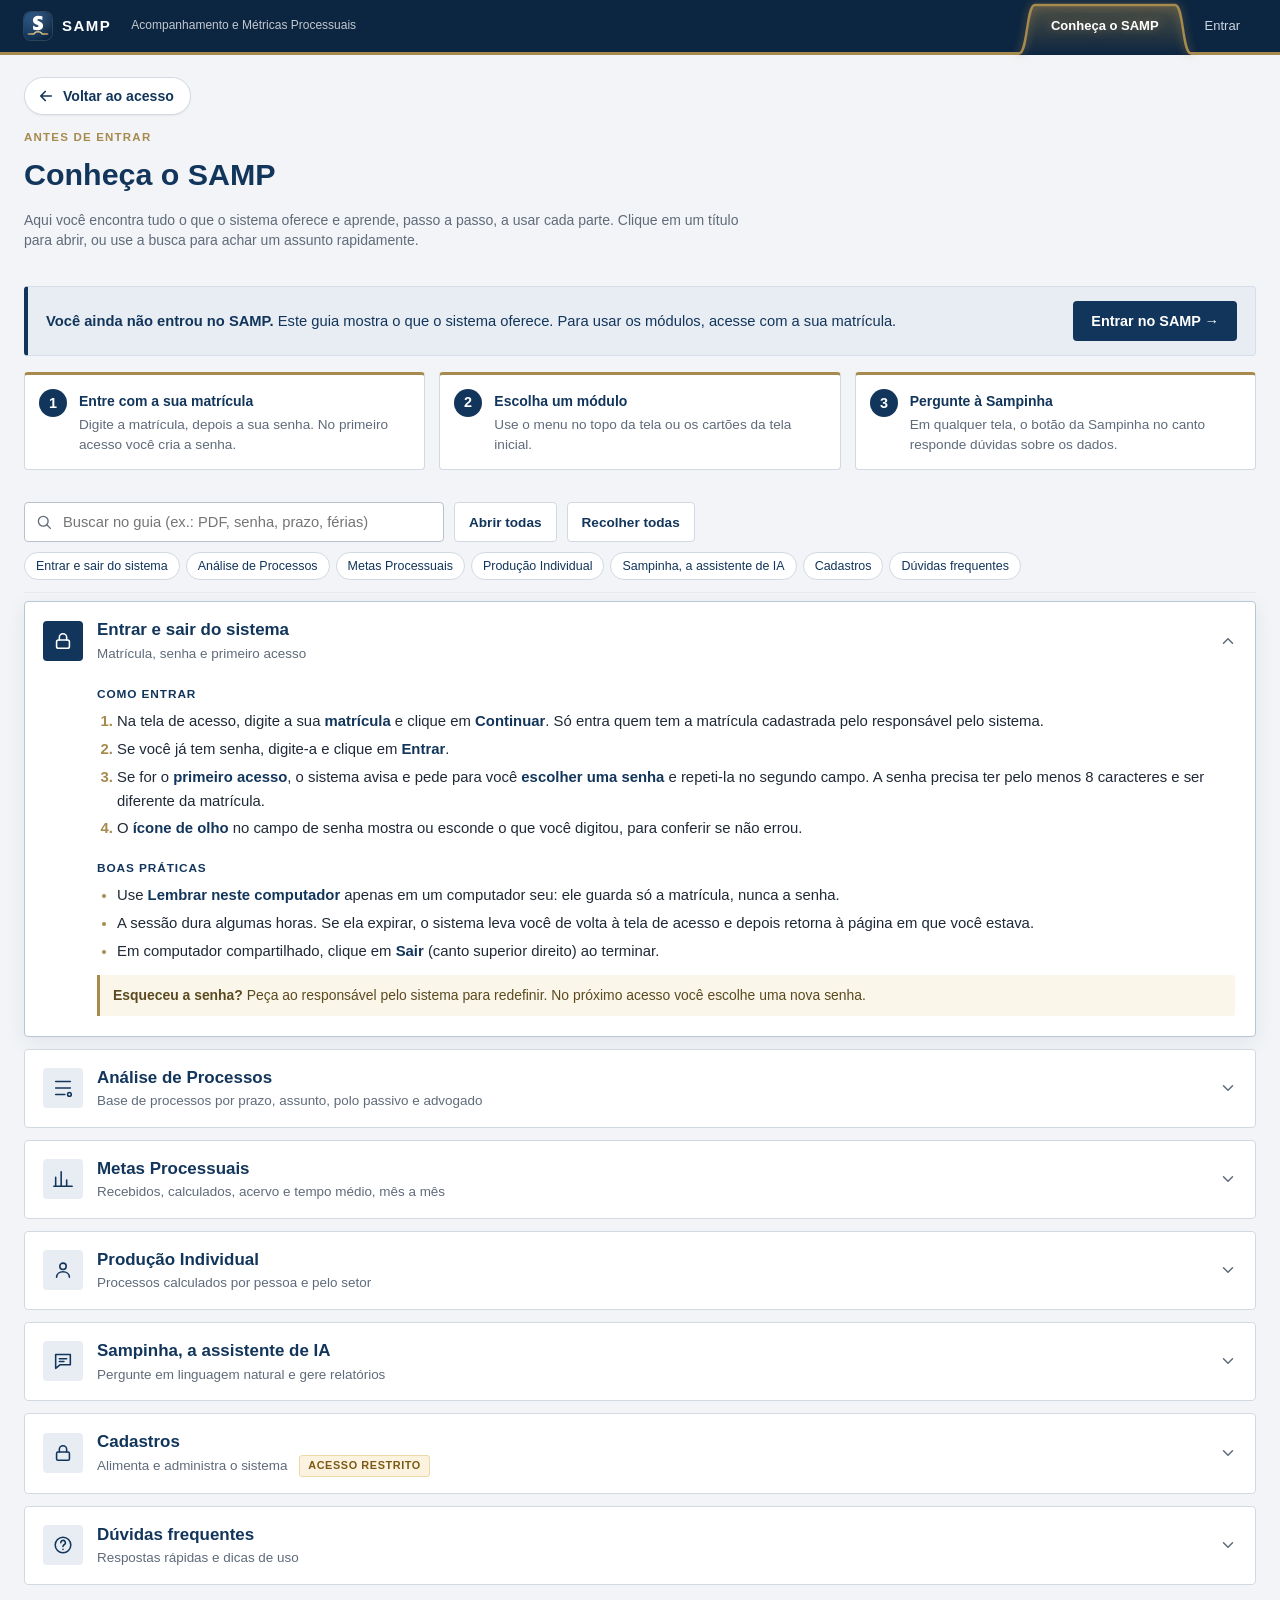
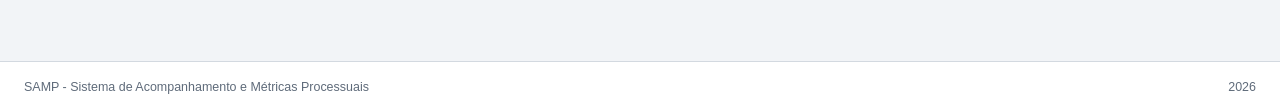
==== commit 8f2d1935: "Guia: remove a seção Início" ====
--- a/ajuda.html
+++ b/ajuda.html
@@ -160,24 +160,6 @@
       </div>
     </details>
 
-    <!-- 2 -->
-    <details class="gd-sec" id="inicio">
-      <summary>
-        <span class="gd-ico"><svg viewBox="0 0 24 24"><path d="M4 11l8-7 8 7"/><path d="M6 10v10h12V10"/></svg></span>
-        <span class="gd-tit"><b>Início</b><small>Resumo do sistema e atalhos</small></span>
-        <svg class="gd-seta" viewBox="0 0 24 24" aria-hidden="true"><path d="M6 9l6 6 6-6"/></svg>
-      </summary>
-      <div class="gd-corpo">
-        <h4>O que você vê</h4>
-        <ul>
-          <li>Uma saudação com o seu nome e três números de destaque: quantos <em>processos</em> há na base, quando ela foi <em>atualizada pela última vez</em> e o <em>período das metas</em> que está cadastrado.</li>
-          <li>Cartões que levam a cada módulo: Análise de Processos, Metas Processuais, Produção Individual e Cadastros.</li>
-        </ul>
-        <h4>Como usar</h4>
-        <p>Clique no cartão do módulo que deseja. Para voltar, use <em>Início</em> no menu superior (ou clique em SAMP, no canto esquerdo).</p>
-      </div>
-    </details>
-
     <!-- 3 -->
     <details class="gd-sec" id="analise">
       <summary>
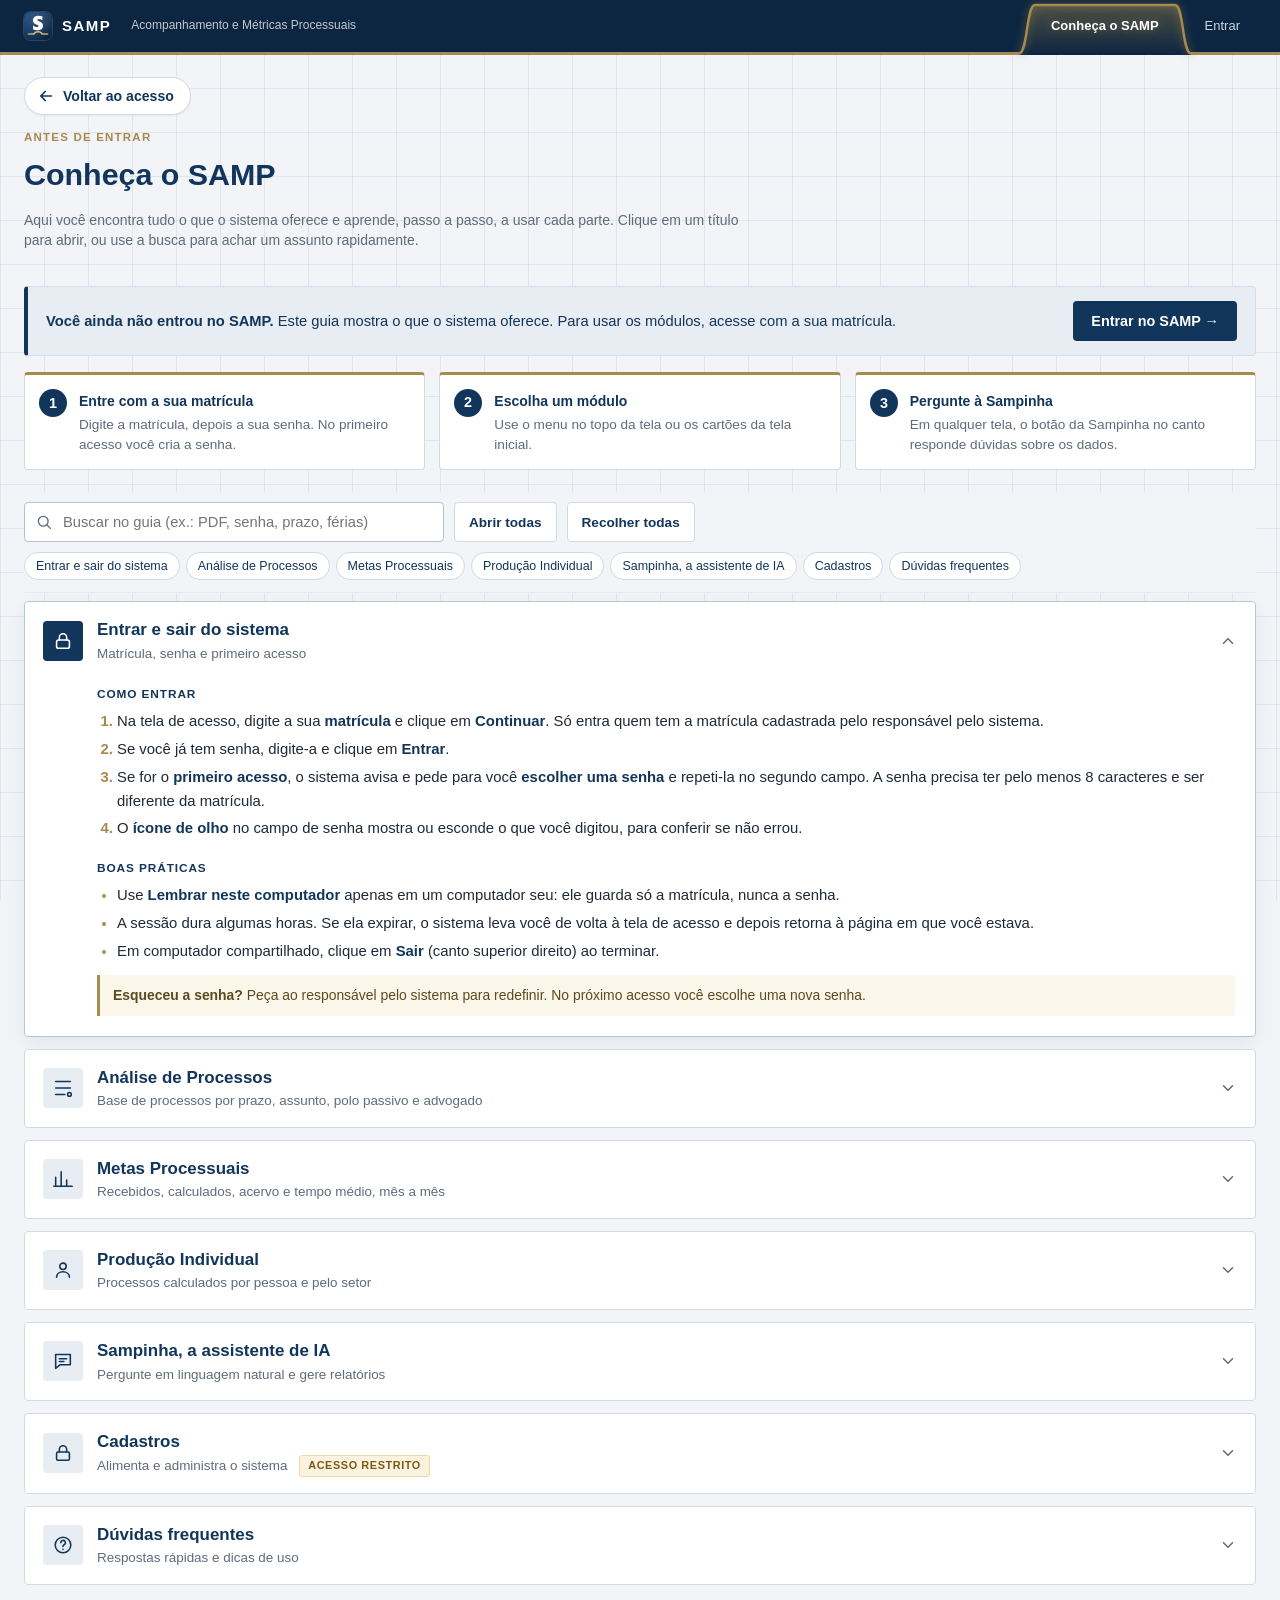
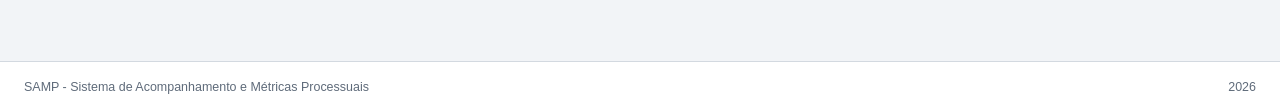
==== commit 660338e6: "Fundo de grade clara com efeito do mouse em todo o sistema" ====
--- a/ajuda.html
+++ b/ajuda.html
@@ -15,8 +15,8 @@
 <meta name="apple-mobile-web-app-capable" content="yes">
 <meta name="mobile-web-app-capable" content="yes">
 <title>SAMP - O que tem no SAMP?</title>
-<script src="config.js?v=20261003a"></script>
-<link rel="stylesheet" href="theme.css?v=20261003a">
+<script src="config.js?v=20261005a"></script>
+<link rel="stylesheet" href="theme.css?v=20261005a">
 <style>
   .hero { padding: 36px 0 18px; }
   .hero .eyebrow { font-size: .72rem; letter-spacing: 1.2px; text-transform: uppercase; color: var(--gold); font-weight: 700; }
@@ -104,7 +104,7 @@
 </style>
 </head>
 <body data-page="ajuda">
-<script src="layout.js?v=20261003a"></script>
+<script src="layout.js?v=20261005a"></script>
 <main class="page">
   <a class="gd-voltar" id="voltar" href="index.html"><svg viewBox="0 0 24 24" aria-hidden="true"><path d="M19 12H5M11 6l-6 6 6 6"/></svg><span id="voltarTxt">Voltar ao início</span></a>
   <section class="hero">
@@ -180,13 +180,14 @@
           <div class="gd-item"><b>Assuntos</b><span>Lista os assuntos com a quantidade de processos de cada um, separados por vara.</span></div>
           <div class="gd-item"><b>Polo Passivo</b><span>Mesma lógica, agrupando pelo polo passivo (a parte contra a qual o processo corre).</span></div>
           <div class="gd-item"><b>Advogado Polo Ativo</b><span>Agrupa pelos advogados do polo ativo. Útil para ver quem concentra mais processos.</span></div>
+          <div class="gd-item"><b>Unidade</b><span>Separa os processos por unidade: <em>Varas Comuns</em> e <em>JEF</em>. Dentro de cada uma, você abre a vara e depois o assunto, e vê o resumo por prazo da unidade.</span></div>
           <div class="gd-item"><b>Análises</b><span>Gráficos e rankings (por exemplo, a distribuição por assunto) e o botão <em>Imprimir Relatório</em>.</span></div>
           <div class="gd-item"><b>Tendência</b><span>Mostra, por assunto, se o acervo está envelhecendo ou se está chegando muita coisa nova. Veja a explicação abaixo.</span></div>
         </div>
         <h4>Como usar, passo a passo</h4>
         <ol>
           <li>Olhe os indicadores do topo para ter a visão geral dos prazos.</li>
-          <li>Escolha a aba que responde à sua dúvida (por assunto, polo passivo ou advogado).</li>
+          <li>Escolha a aba que responde à sua dúvida (por assunto, polo passivo, advogado ou unidade).</li>
           <li>Cada linha da lista é um grupo com a quantidade de processos. Clique nela (o <em>+</em> vira <em>−</em>) para abrir: dentro aparecem as varas e, ao abrir uma vara, a tabela com os processos. Em cada assunto, a linha <em>"Acima de X dias"</em> reúne os processos mais antigos de todas as varas.</li>
           <li>Use o campo de busca no topo da aba para filtrar por número do processo, vara, assunto, polo ou advogado, conforme a aba.</li>
           <li>Para levar o resultado no papel ou em PDF, use <em>Imprimir Relatório</em> na aba Análises e escolha "Salvar como PDF" na janela de impressão.</li>
@@ -420,7 +421,7 @@
 (function () {
   // sem sessão: versão pública ("Conheça o SAMP"); com sessão: guia normal e a Sampinha disponível
   if (window.SAMP_USUARIO) {
-    const s = document.createElement('script'); s.src = 'sampinha.js?v=20261003a'; document.body.appendChild(s);
+    const s = document.createElement('script'); s.src = 'sampinha.js?v=20261005a'; document.body.appendChild(s);
   } else {
     document.body.classList.add('publico');
     document.getElementById('voltar').href = 'entrar.html';
--- a/theme.css
+++ b/theme.css
@@ -831,3 +831,14 @@
 /* marca com ícone na barra superior */
 .app-bar .brand { display: inline-flex; align-items: center; gap: 10px; }
 .app-bar .brand-ico { width: 28px; height: 28px; border-radius: 7px; box-shadow: 0 0 0 1px rgba(255,255,255,.14); flex: none; }
+
+/* ---------- Fundo do sistema: grade clara em deriva lenta, com brilho dourado perto do mouse (criado por ui.js) ---------- */
+.fundo-sistema { position: fixed; inset: 0; z-index: -1; overflow: hidden; pointer-events: none; --mx: 50%; --my: 40%; }
+.fundo-sistema i { position: absolute; inset: 0; background-size: 44px 44px; }
+.fundo-sistema .g1 { background-image: linear-gradient(rgba(18,53,91,.07) 1px, transparent 1px), linear-gradient(90deg, rgba(18,53,91,.07) 1px, transparent 1px); animation: fs-deriva 36s linear infinite; }
+.fundo-sistema .g2 { background-image: linear-gradient(rgba(166,138,78,.55) 1px, transparent 1px), linear-gradient(90deg, rgba(166,138,78,.55) 1px, transparent 1px); animation: fs-deriva 36s linear infinite; opacity: 0; transition: opacity .5s ease; -webkit-mask-image: radial-gradient(circle 170px at var(--mx) var(--my), #000 0%, transparent 100%); mask-image: radial-gradient(circle 170px at var(--mx) var(--my), #000 0%, transparent 100%); }
+.fundo-sistema .luz { background: radial-gradient(circle 260px at var(--mx) var(--my), rgba(166,138,78,.12), transparent 100%); opacity: 0; transition: opacity .5s ease; }
+.fundo-sistema.ativo .g2, .fundo-sistema.ativo .luz { opacity: 1; }
+@keyframes fs-deriva { to { background-position: 44px 44px, 44px 44px; } }
+@media (prefers-reduced-motion: reduce) { .fundo-sistema .g1, .fundo-sistema .g2 { animation: none; } }
+@media print { .fundo-sistema { display: none !important; } }
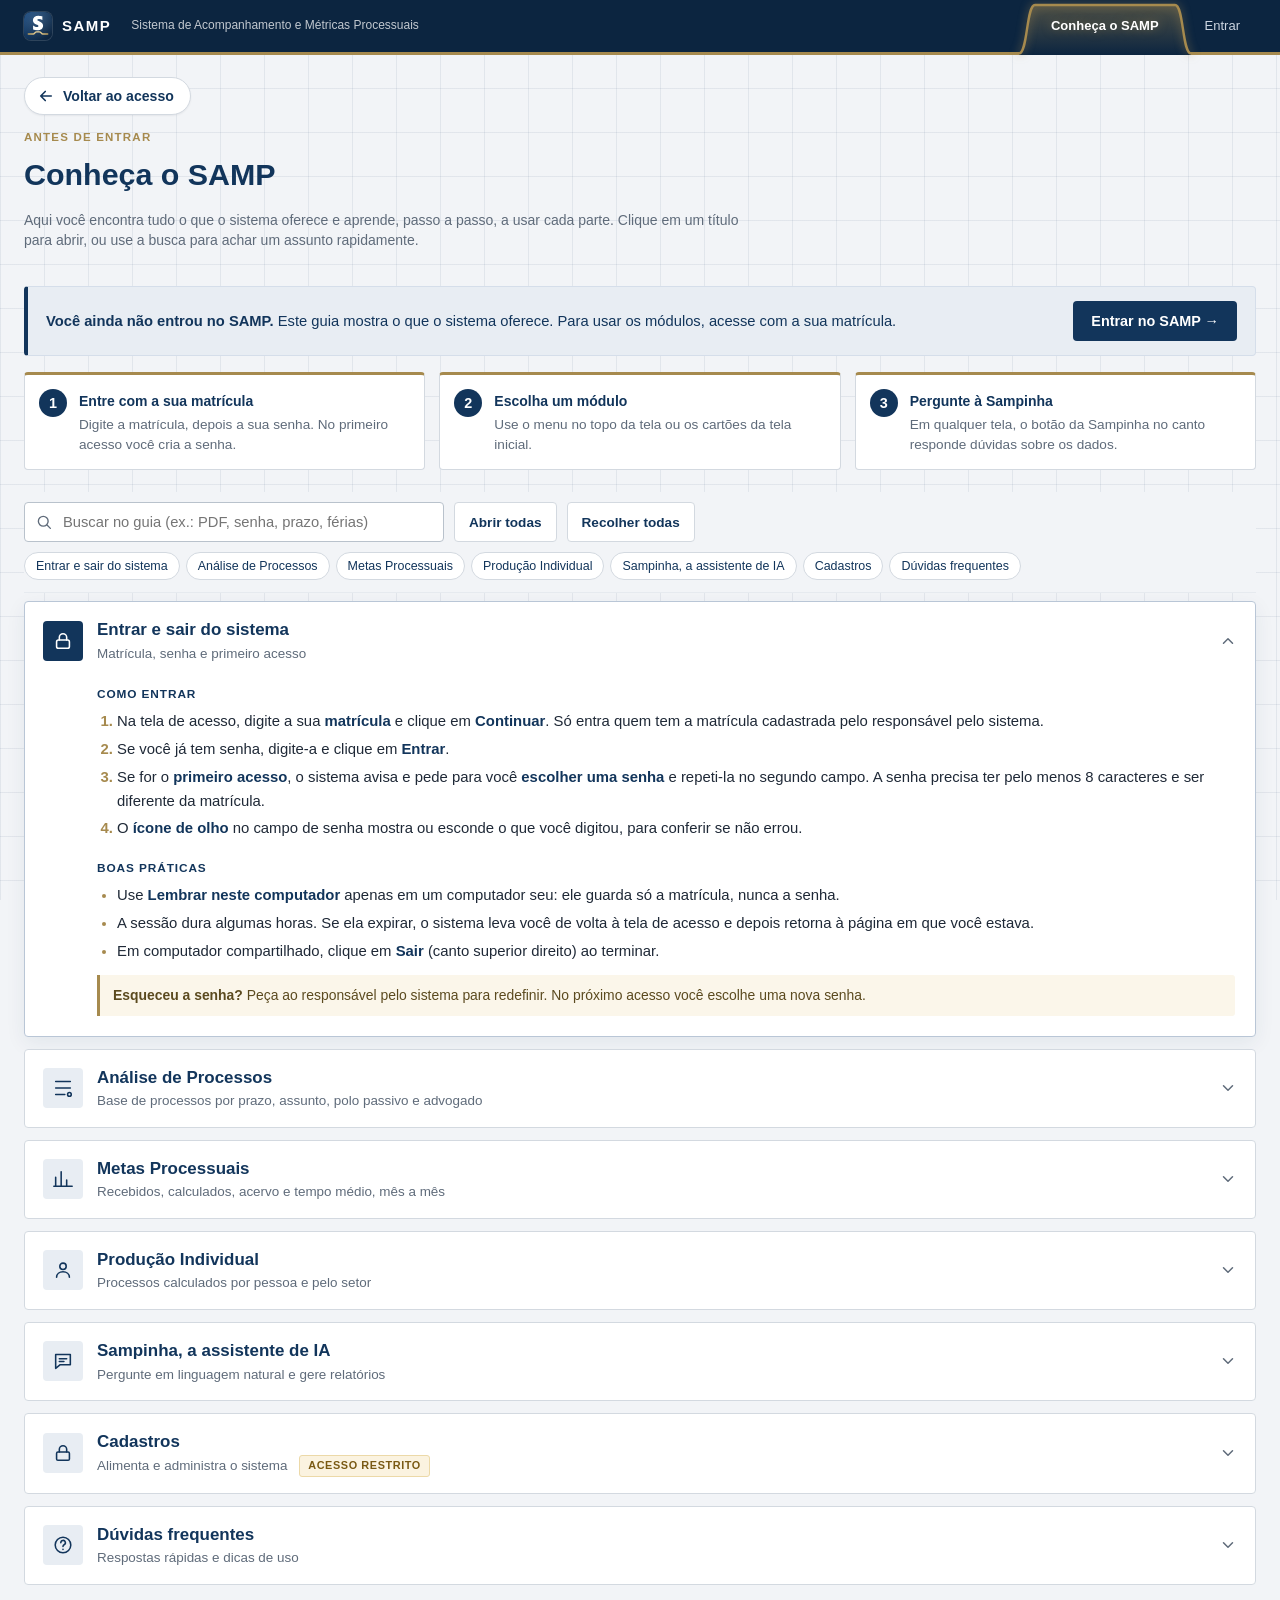
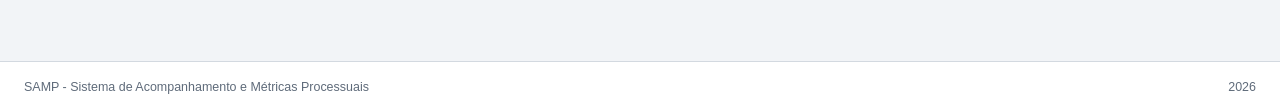
==== commit f0073270: "Barra superior: nome completo "Sistema de Acompanhamento e Métricas Processuais"" ====
--- a/ajuda.html
+++ b/ajuda.html
@@ -15,8 +15,8 @@
 <meta name="apple-mobile-web-app-capable" content="yes">
 <meta name="mobile-web-app-capable" content="yes">
 <title>SAMP - O que tem no SAMP?</title>
-<script src="config.js?v=20261005a"></script>
-<link rel="stylesheet" href="theme.css?v=20261005a">
+<script src="config.js?v=20261006a"></script>
+<link rel="stylesheet" href="theme.css?v=20261006a">
 <style>
   .hero { padding: 36px 0 18px; }
   .hero .eyebrow { font-size: .72rem; letter-spacing: 1.2px; text-transform: uppercase; color: var(--gold); font-weight: 700; }
@@ -104,7 +104,7 @@
 </style>
 </head>
 <body data-page="ajuda">
-<script src="layout.js?v=20261005a"></script>
+<script src="layout.js?v=20261006a"></script>
 <main class="page">
   <a class="gd-voltar" id="voltar" href="index.html"><svg viewBox="0 0 24 24" aria-hidden="true"><path d="M19 12H5M11 6l-6 6 6 6"/></svg><span id="voltarTxt">Voltar ao início</span></a>
   <section class="hero">
@@ -421,7 +421,7 @@
 (function () {
   // sem sessão: versão pública ("Conheça o SAMP"); com sessão: guia normal e a Sampinha disponível
   if (window.SAMP_USUARIO) {
-    const s = document.createElement('script'); s.src = 'sampinha.js?v=20261005a'; document.body.appendChild(s);
+    const s = document.createElement('script'); s.src = 'sampinha.js?v=20261006a'; document.body.appendChild(s);
   } else {
     document.body.classList.add('publico');
     document.getElementById('voltar').href = 'entrar.html';
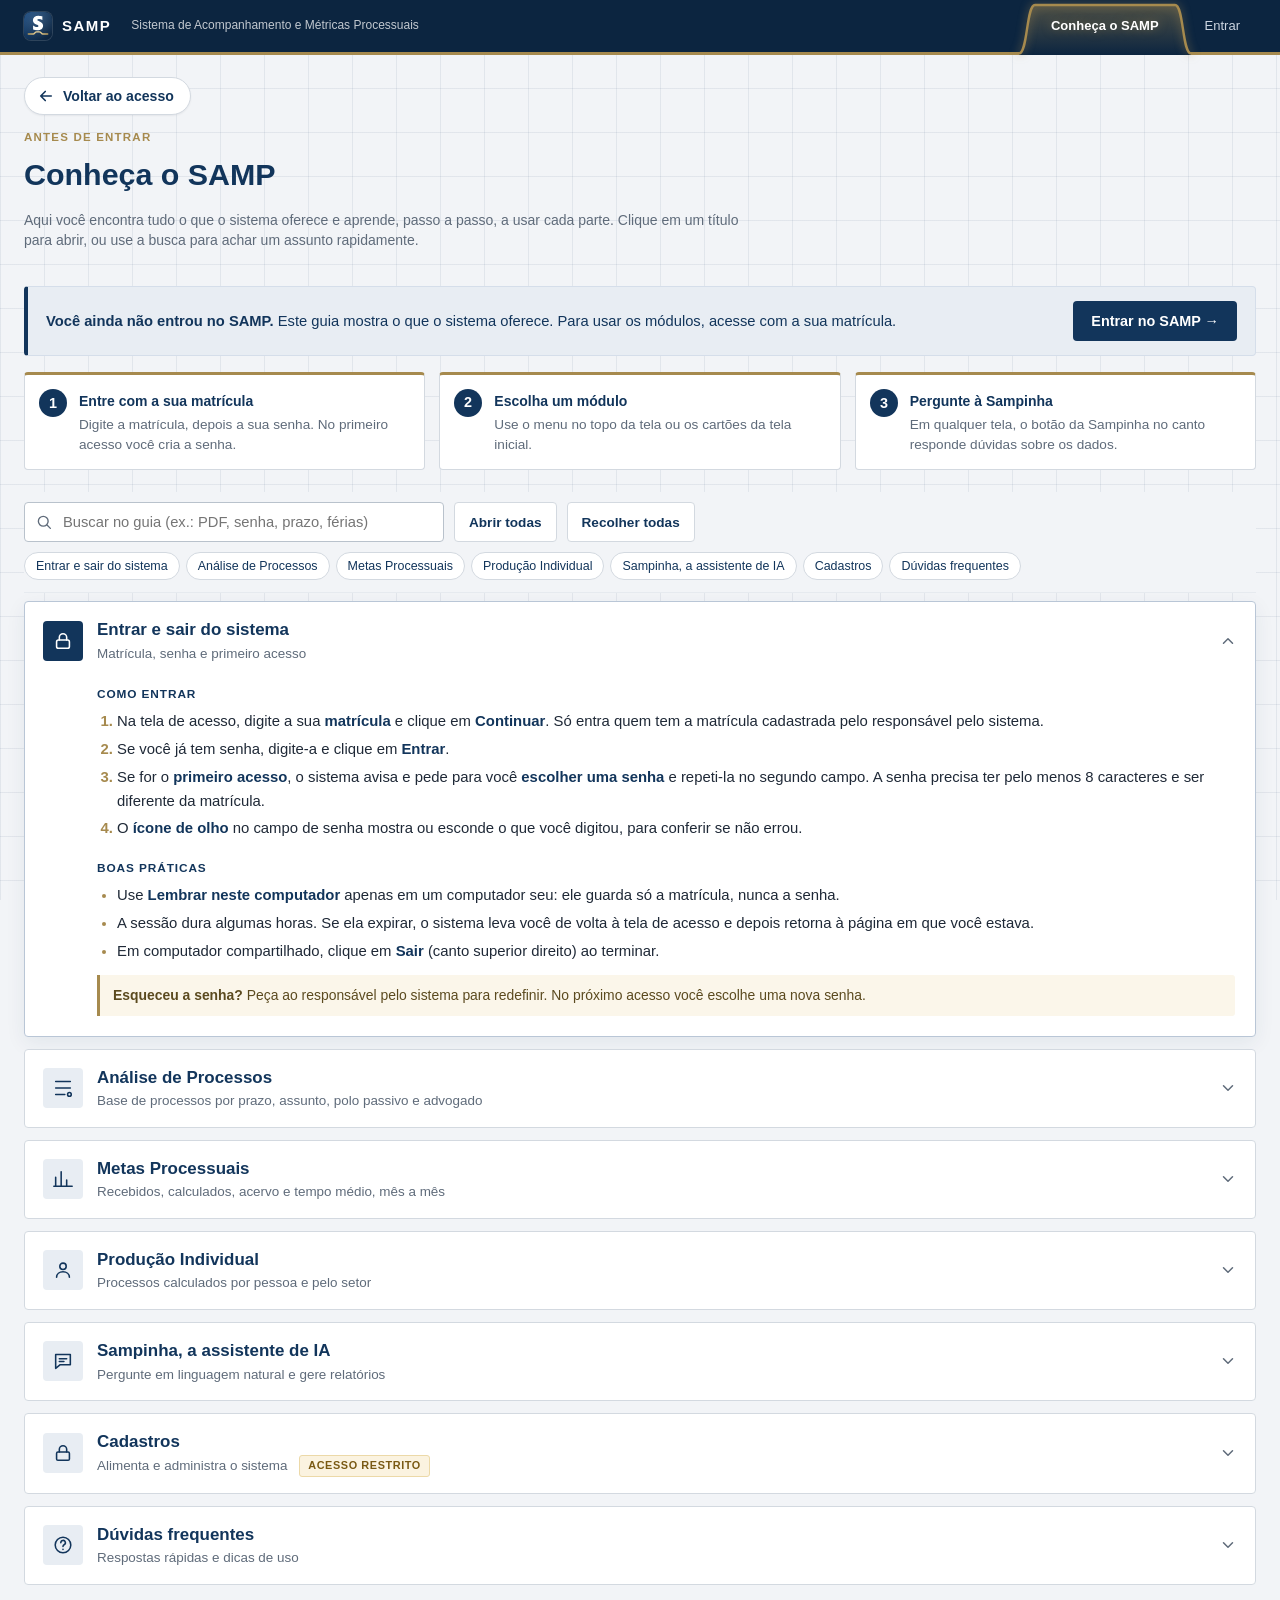
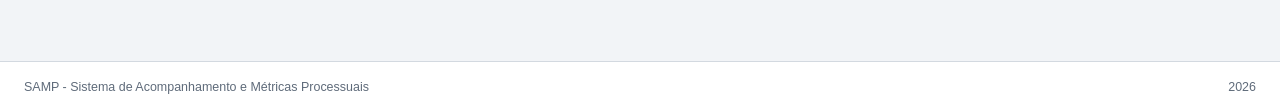
==== commit 8608db45: "Detalhe das ausências por matrícula: sem permissão, só o total de dias úteis (servidor, Cadastros, P" ====
--- a/ajuda.html
+++ b/ajuda.html
@@ -263,6 +263,7 @@
           <li><em>Meta</em> e <em>acervo</em> vêm da coluna TIPO que cada pessoa preenche. O que está em branco aparece como "sem classificação".</li>
           <li><em>Dias disponíveis</em> são os dias úteis menos as ausências do calendário; <em>produção por dia disponível</em> ajuda a comparar meses com muitas férias. Treinamento só é descontado se você marcar a opção.</li>
           <li>Licença médica aparece apenas como "licença".</li>
+          <li>O <em>detalhe das ausências</em> (tipo, períodos e observações) depende de liberação. Sem ela, você vê apenas o total de dias úteis de ausência de cada mês.</li>
         </ul>
         <div class="gd-aviso"><b>Atenção:</b> a produção depende do tipo e da complexidade dos processos, do tempo de cada pessoa na seção e de afastamentos. Compare com cautela e confira com a planilha de origem quando o número for usado oficialmente. Esta produção é diferente das Metas Processuais, por isso os totais podem não coincidir.</div>
         <a class="gd-link" href="producao.html">Abrir Produção Individual &rarr;</a>
@@ -325,7 +326,7 @@
           <div class="gd-item"><b>Prazos</b><span>Define os limites que separam "No prazo", "Atenção" e "Atrasado".</span></div>
           <div class="gd-item"><b>Metas</b><span>Cadastra os períodos exibidos em Metas Processuais.</span></div>
           <div class="gd-item"><b>Produção Individual</b><span>Atualiza a produção de cada pessoa e o calendário de ausências, uma vez por mês.</span></div>
-          <div class="gd-item"><b>Matrículas</b><span>Cadastra quem pode entrar e escolhe quais produções individuais cada pessoa pode ver.</span></div>
+          <div class="gd-item"><b>Matrículas</b><span>Cadastra quem pode entrar e escolhe quais produções individuais cada pessoa pode ver e se ela vê o detalhe das ausências.</span></div>
         </div>
       </div>
     </details>
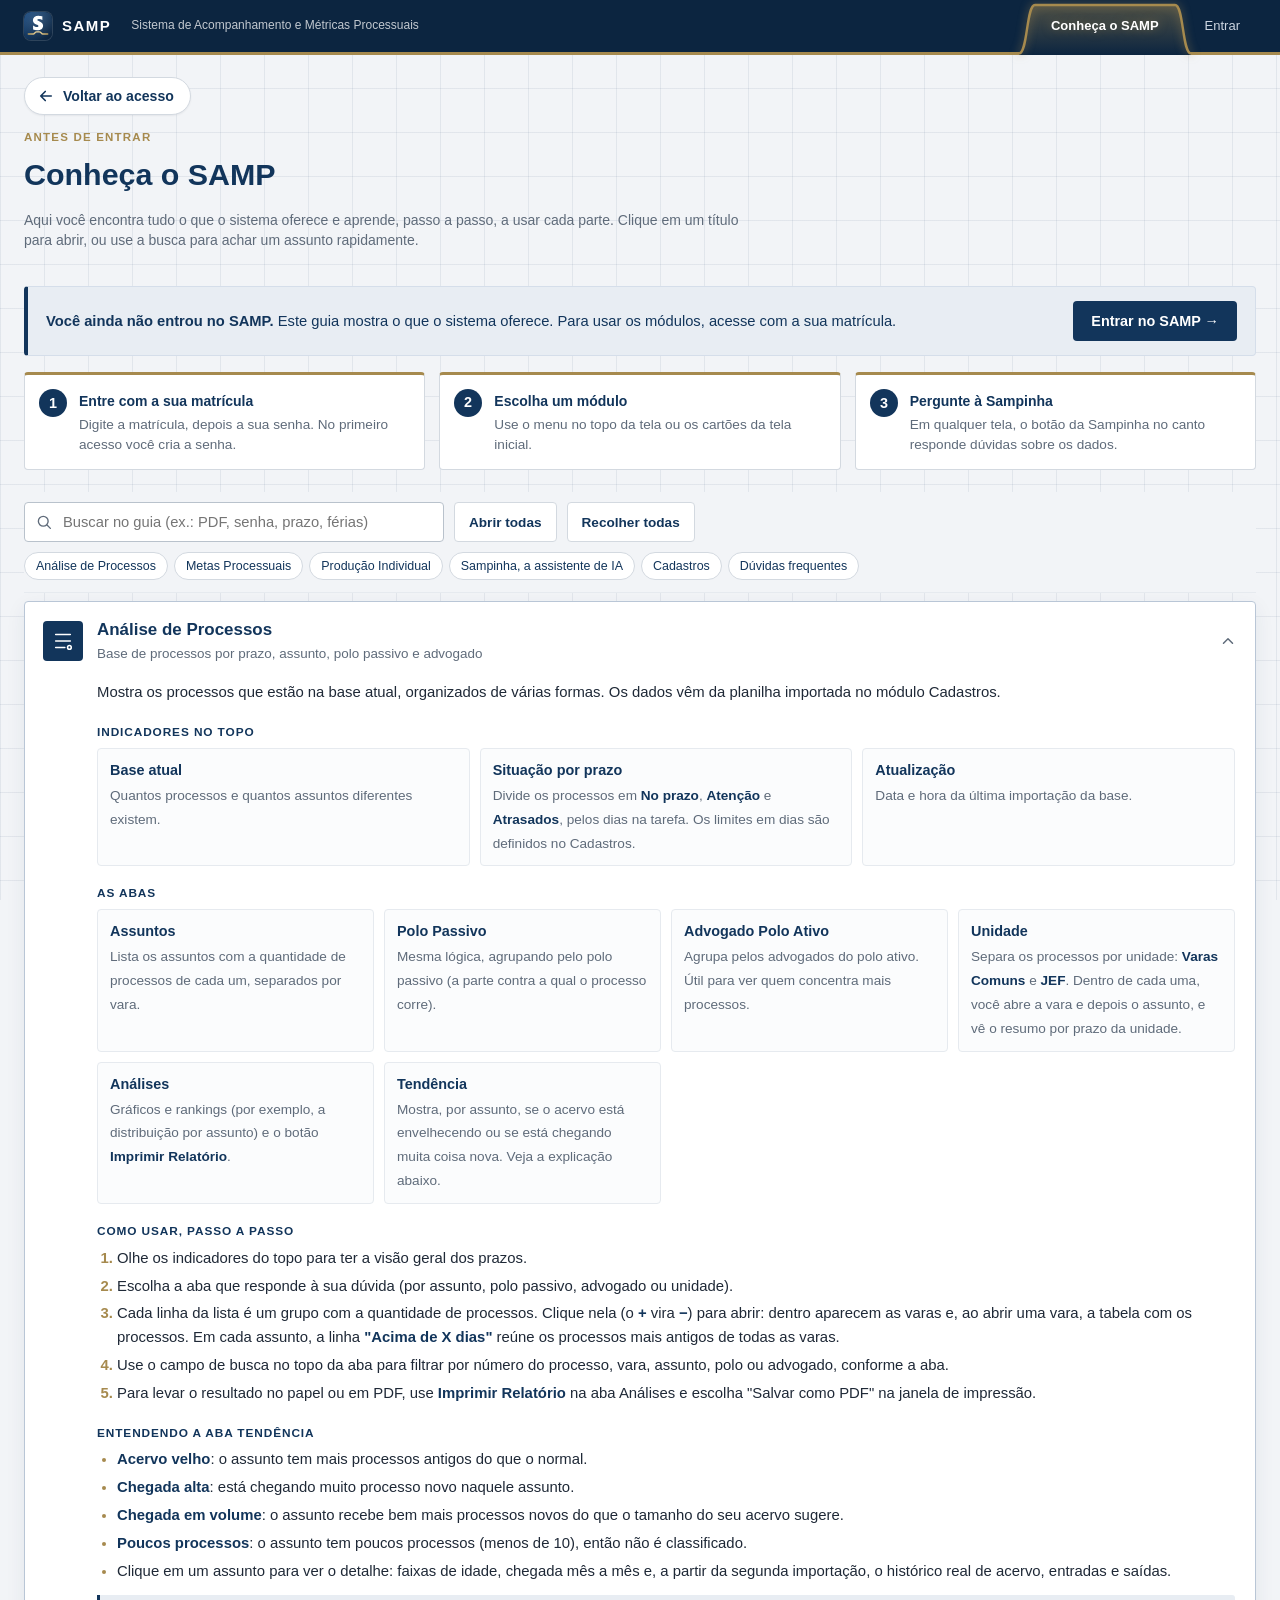
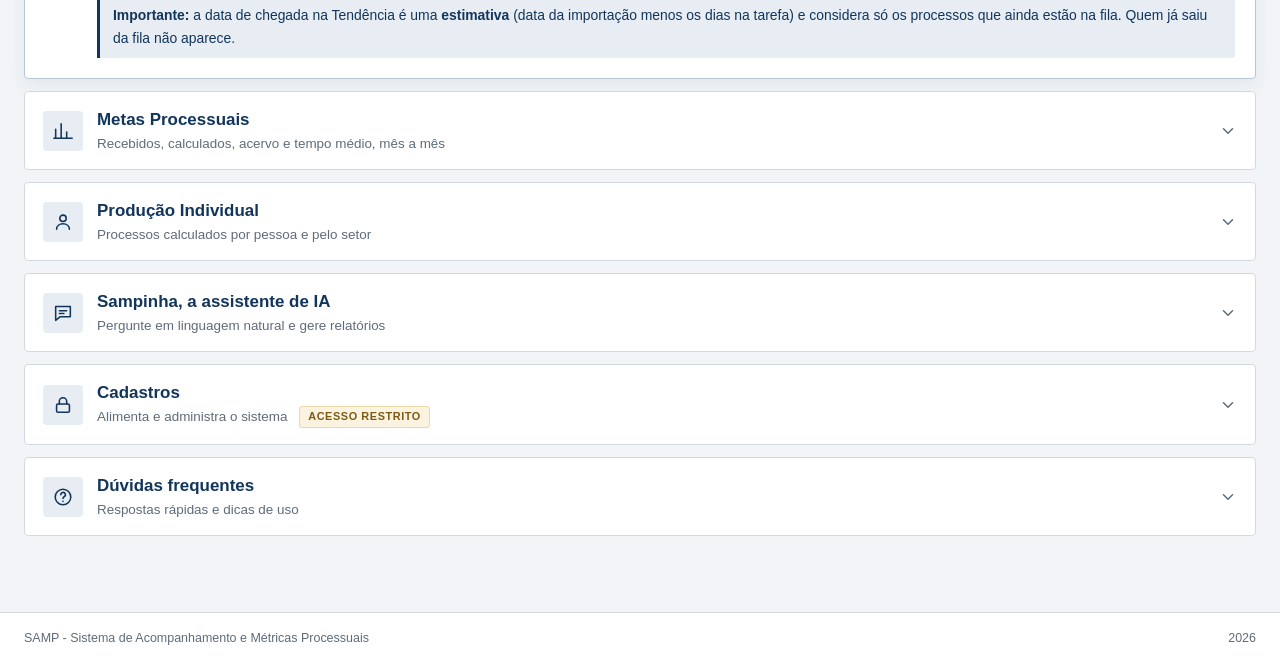
==== commit 0dd96c44: "Guia: remove a seção Entrar e sair do sistema" ====
--- a/ajuda.html
+++ b/ajuda.html
@@ -135,33 +135,8 @@
 
   <div id="secoes">
 
-    <!-- 1 -->
-    <details class="gd-sec" id="entrar" open>
-      <summary>
-        <span class="gd-ico"><svg viewBox="0 0 24 24"><rect x="5" y="11" width="14" height="9" rx="2"/><path d="M8 11V8a4 4 0 0 1 8 0v3"/></svg></span>
-        <span class="gd-tit"><b>Entrar e sair do sistema</b><small>Matrícula, senha e primeiro acesso</small></span>
-        <svg class="gd-seta" viewBox="0 0 24 24" aria-hidden="true"><path d="M6 9l6 6 6-6"/></svg>
-      </summary>
-      <div class="gd-corpo">
-        <h4>Como entrar</h4>
-        <ol>
-          <li>Na tela de acesso, digite a sua <em>matrícula</em> e clique em <em>Continuar</em>. Só entra quem tem a matrícula cadastrada pelo responsável pelo sistema.</li>
-          <li>Se você já tem senha, digite-a e clique em <em>Entrar</em>.</li>
-          <li>Se for o <em>primeiro acesso</em>, o sistema avisa e pede para você <em>escolher uma senha</em> e repeti-la no segundo campo. A senha precisa ter pelo menos 8 caracteres e ser diferente da matrícula.</li>
-          <li>O <em>ícone de olho</em> no campo de senha mostra ou esconde o que você digitou, para conferir se não errou.</li>
-        </ol>
-        <h4>Boas práticas</h4>
-        <ul>
-          <li>Use <em>Lembrar neste computador</em> apenas em um computador seu: ele guarda só a matrícula, nunca a senha.</li>
-          <li>A sessão dura algumas horas. Se ela expirar, o sistema leva você de volta à tela de acesso e depois retorna à página em que você estava.</li>
-          <li>Em computador compartilhado, clique em <em>Sair</em> (canto superior direito) ao terminar.</li>
-        </ul>
-        <div class="gd-dica"><b>Esqueceu a senha?</b> Peça ao responsável pelo sistema para redefinir. No próximo acesso você escolhe uma nova senha.</div>
-      </div>
-    </details>
-
     <!-- 3 -->
-    <details class="gd-sec" id="analise">
+    <details class="gd-sec" id="analise" open>
       <summary>
         <span class="gd-ico"><svg viewBox="0 0 24 24"><path d="M4 5h16M4 12h16M4 19h10"/><circle cx="19" cy="19" r="2"/></svg></span>
         <span class="gd-tit"><b>Análise de Processos</b><small>Base de processos por prazo, assunto, polo passivo e advogado</small></span>
